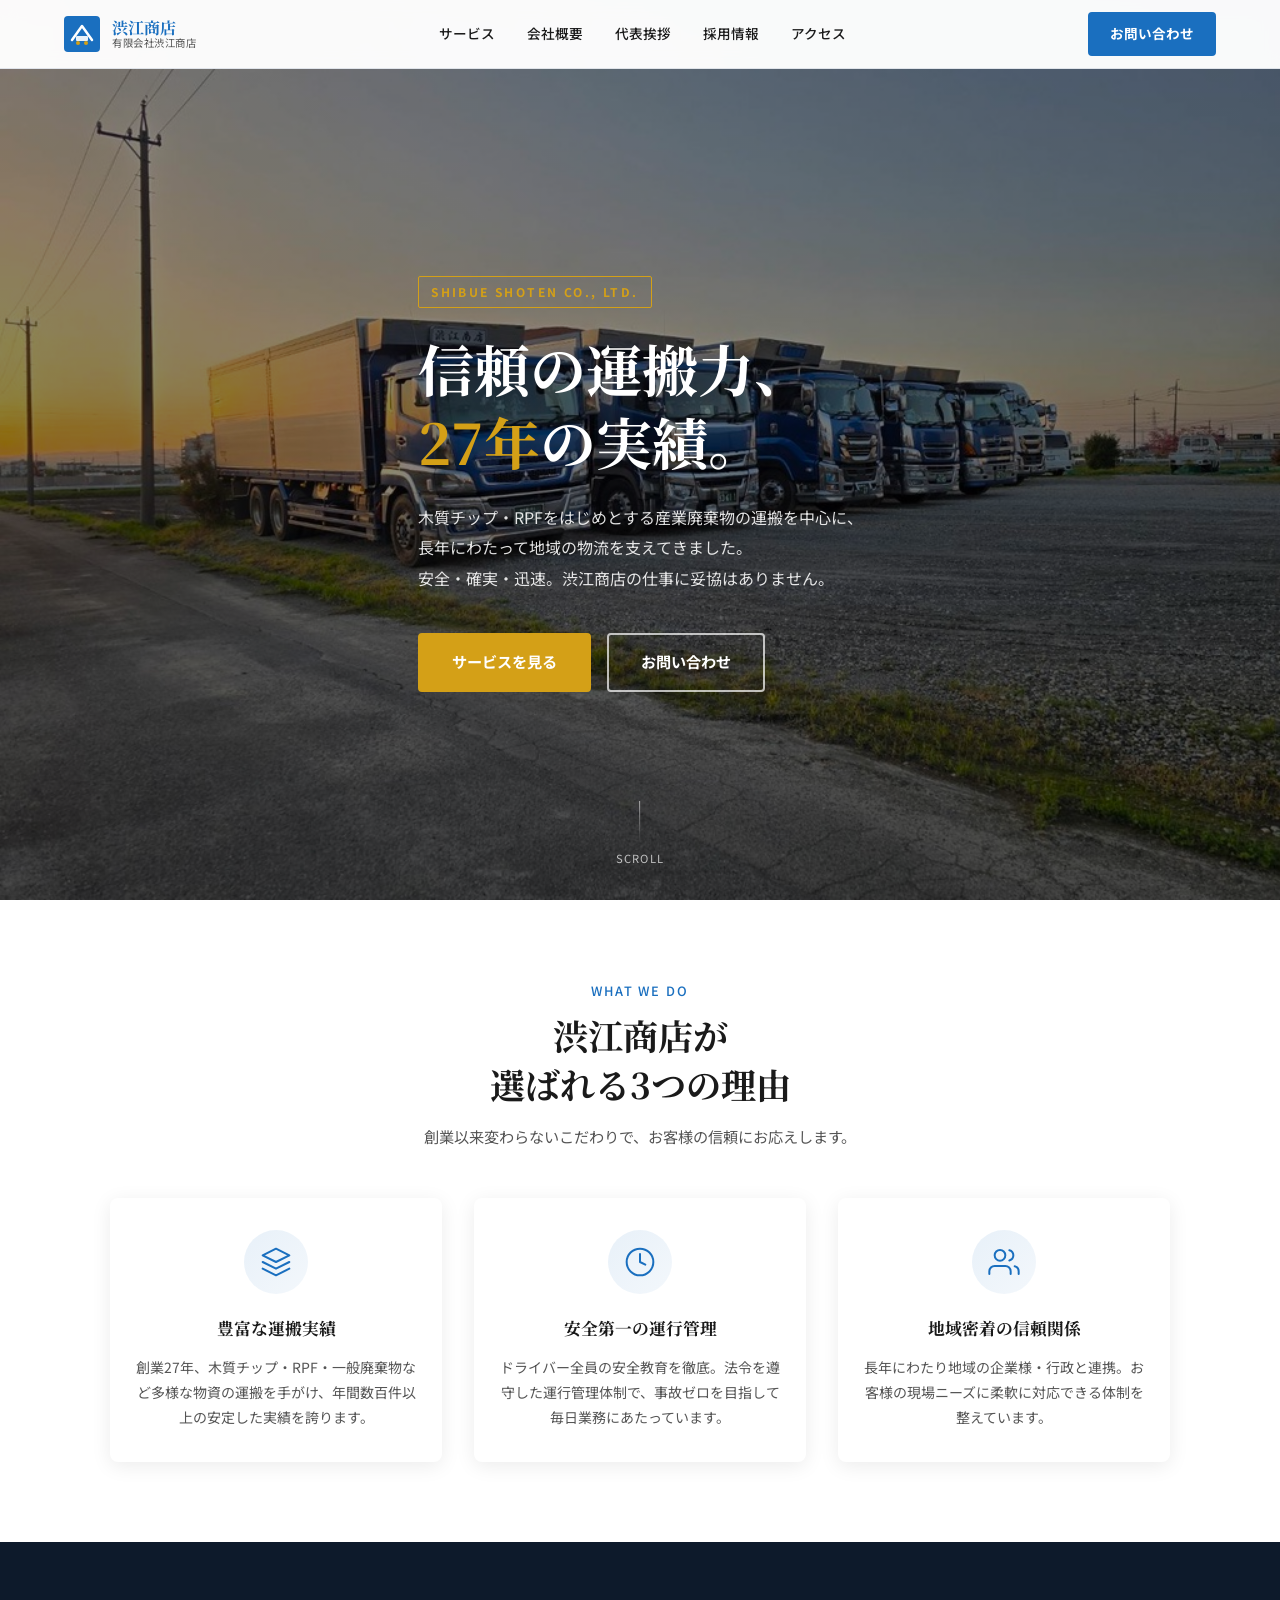
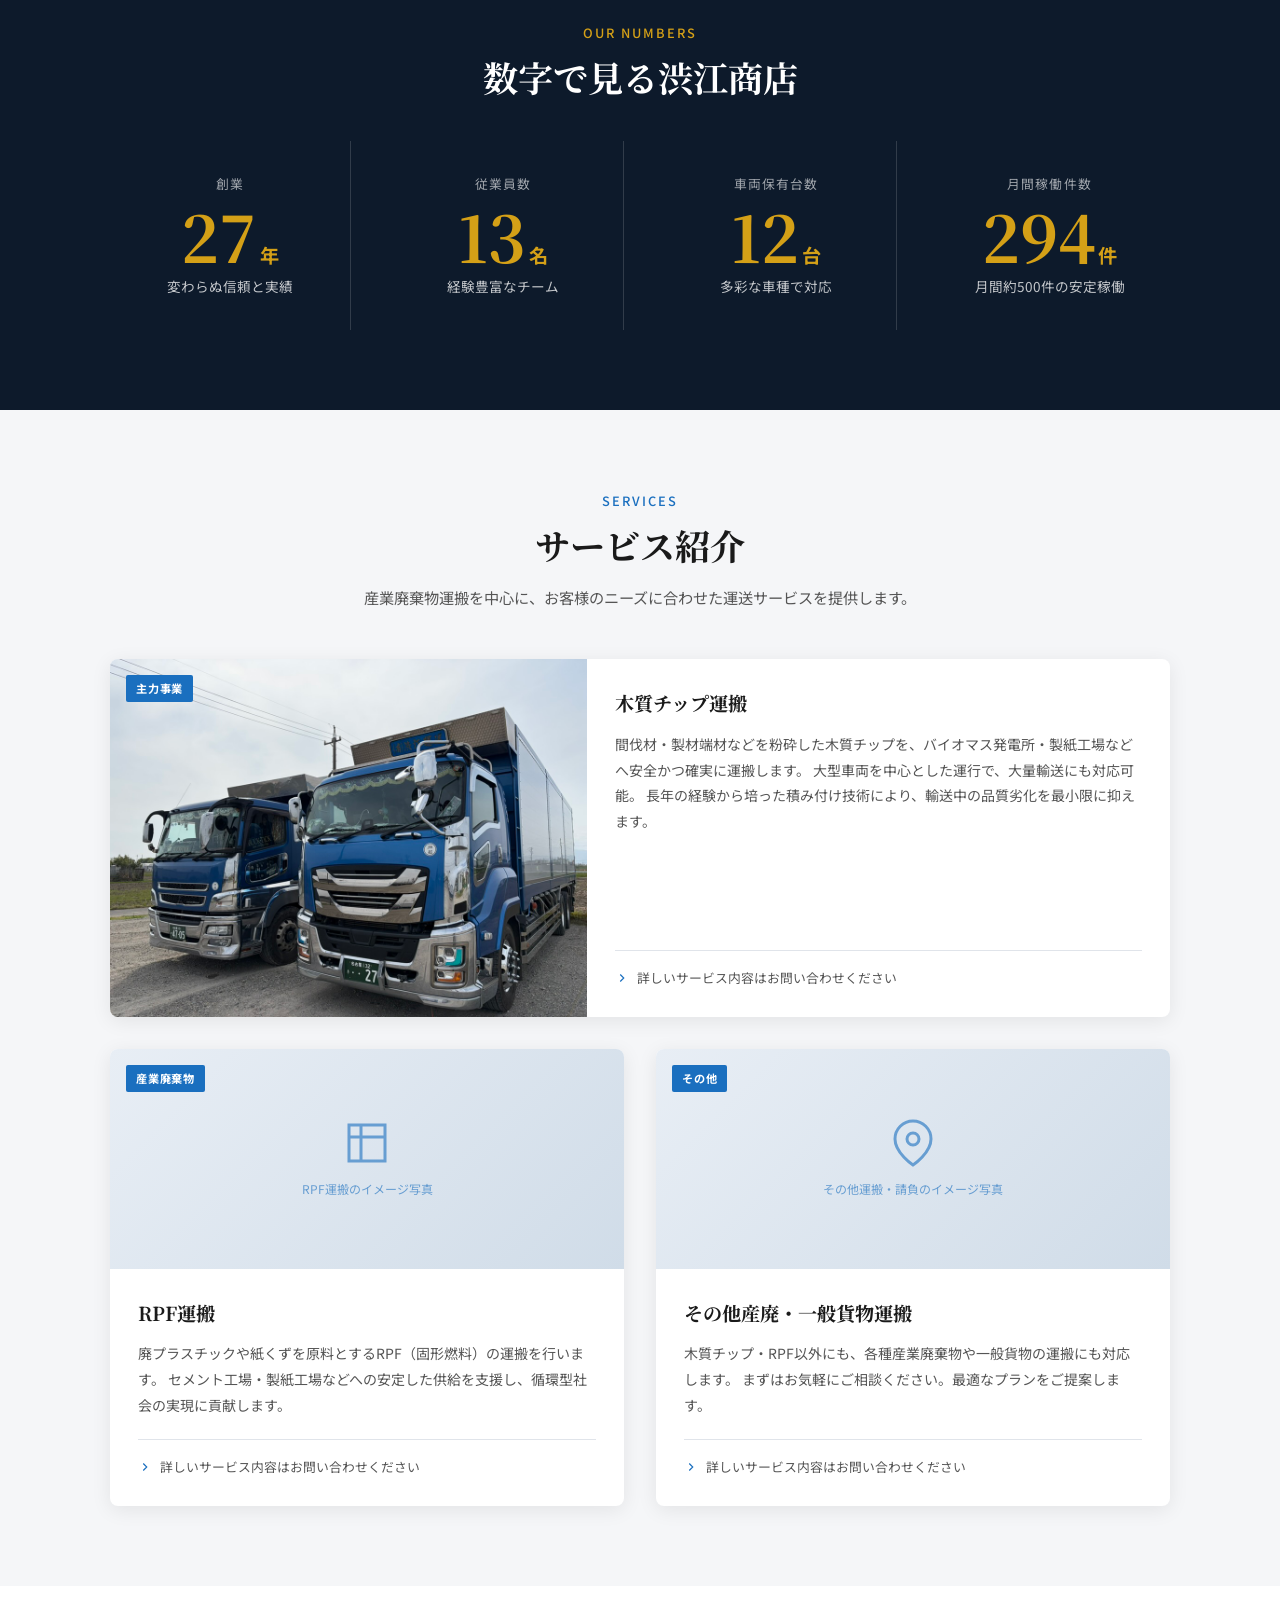
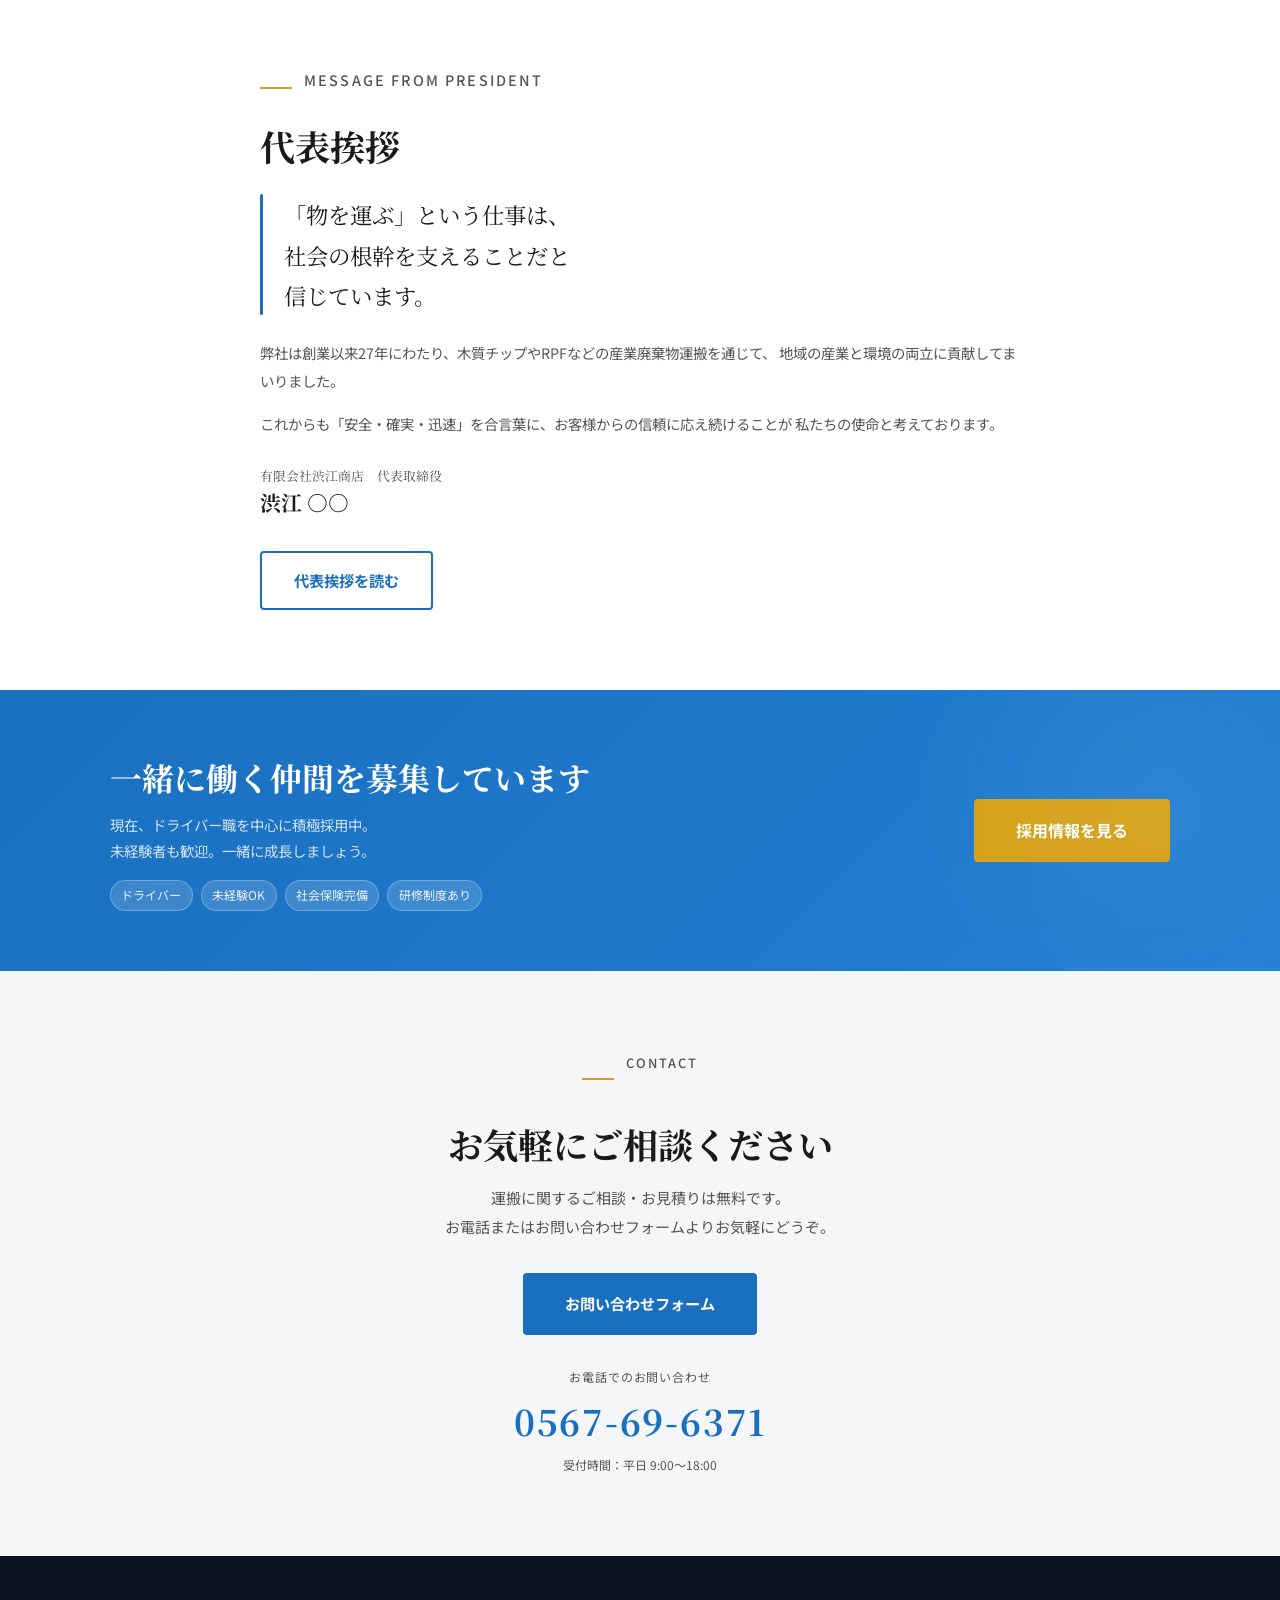
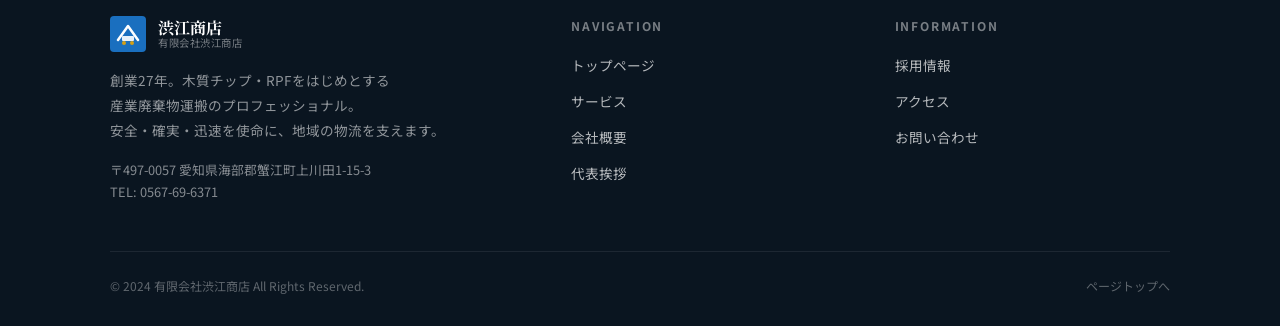
==== index.html @ 7560a2a5 "画像素材を反映 - index.html: 木質チップカードに truck-01.jpeg - service.html: 木質チップ詳細に truck-01.jpeg、保有車両3種に truck-d" ====
<!DOCTYPE html>
<html lang="ja">
<head>
  <meta charset="UTF-8">
  <meta name="viewport" content="width=device-width, initial-scale=1.0">
  <meta name="description" content="有限会社渋江商店｜創業27年。木質チップ・RPF等の産業廃棄物運搬を中心に、信頼と実績で地域の物流を支えます。">
  <title>有限会社渋江商店｜信頼の運搬力、27年の実績。</title>

  <!-- Google Fonts -->
  <link rel="preconnect" href="https://fonts.googleapis.com">
  <link rel="preconnect" href="https://fonts.gstatic.com" crossorigin>
  <link href="https://fonts.googleapis.com/css2?family=Noto+Sans+JP:wght@400;500;700&family=Noto+Serif+JP:wght@400;700&display=swap" rel="stylesheet">

  <style>
    /* ===========================
       CSS Variables & Reset
    =========================== */
    :root {
      --color-main: #1A6FBF;
      --color-main-dark: #145a9e;
      --color-accent: #D4A017;
      --color-accent-dark: #b88a12;
      --color-text: #1a1a1a;
      --color-text-sub: #555;
      --color-bg: #ffffff;
      --color-bg-gray: #f5f6f8;
      --color-bg-dark: #0d1a2b;
      --color-border: #e0e4ea;
      --font-serif: 'Noto Serif JP', serif;
      --font-sans: 'Noto Sans JP', sans-serif;
      --radius: 8px;
      --shadow: 0 4px 20px rgba(0,0,0,0.08);
      --shadow-hover: 0 8px 32px rgba(0,0,0,0.15);
      --transition: 0.3s ease;
    }

    *, *::before, *::after {
      box-sizing: border-box;
      margin: 0;
      padding: 0;
    }

    html {
      scroll-behavior: smooth;
    }

    body {
      font-family: var(--font-sans);
      color: var(--color-text);
      background: var(--color-bg);
      line-height: 1.7;
      font-size: 15px;
    }

    img {
      max-width: 100%;
      height: auto;
      display: block;
    }

    a {
      text-decoration: none;
      color: inherit;
    }

    ul {
      list-style: none;
    }

    /* ===========================
       Typography
    =========================== */
    .sec-title {
      font-family: var(--font-serif);
      font-size: clamp(1.5rem, 4vw, 2.2rem);
      font-weight: 700;
      line-height: 1.4;
      color: var(--color-text);
    }

    .sec-subtitle {
      font-size: 0.8rem;
      font-weight: 500;
      letter-spacing: 0.15em;
      text-transform: uppercase;
      color: var(--color-main);
      margin-bottom: 0.5rem;
    }

    .sec-desc {
      color: var(--color-text-sub);
      margin-top: 1rem;
      font-size: 0.95rem;
    }

    /* ===========================
       Layout
    =========================== */
    .container {
      max-width: 1100px;
      margin: 0 auto;
      padding: 0 1.25rem;
    }

    .section {
      padding: 80px 0;
    }

    .section--gray {
      background: var(--color-bg-gray);
    }

    .section--dark {
      background: var(--color-bg-dark);
      color: #fff;
    }

    .section-head {
      text-align: center;
      margin-bottom: 3rem;
    }

    .section-head .sec-title {
      margin-bottom: 0.5rem;
    }

    /* ===========================
       Buttons
    =========================== */
    .btn {
      display: inline-flex;
      align-items: center;
      justify-content: center;
      gap: 0.5rem;
      padding: 0.9rem 2rem;
      border-radius: 4px;
      font-size: 0.95rem;
      font-weight: 700;
      cursor: pointer;
      transition: all var(--transition);
      border: 2px solid transparent;
      font-family: var(--font-sans);
    }

    .btn-primary {
      background: var(--color-main);
      color: #fff;
      border-color: var(--color-main);
    }

    .btn-primary:hover {
      background: var(--color-main-dark);
      border-color: var(--color-main-dark);
      transform: translateY(-2px);
      box-shadow: 0 6px 20px rgba(26,111,191,0.35);
    }

    .btn-accent {
      background: var(--color-accent);
      color: #fff;
      border-color: var(--color-accent);
    }

    .btn-accent:hover {
      background: var(--color-accent-dark);
      border-color: var(--color-accent-dark);
      transform: translateY(-2px);
      box-shadow: 0 6px 20px rgba(212,160,23,0.35);
    }

    .btn-outline {
      background: transparent;
      color: var(--color-main);
      border-color: var(--color-main);
    }

    .btn-outline:hover {
      background: var(--color-main);
      color: #fff;
      transform: translateY(-2px);
    }

    .btn-outline-white {
      background: transparent;
      color: #fff;
      border-color: rgba(255,255,255,0.7);
    }

    .btn-outline-white:hover {
      background: rgba(255,255,255,0.15);
      border-color: #fff;
    }

    /* ===========================
       Header / Nav
    =========================== */
    .site-header {
      position: fixed;
      top: 0;
      left: 0;
      right: 0;
      z-index: 1000;
      background: rgba(255,255,255,0.97);
      backdrop-filter: blur(8px);
      border-bottom: 1px solid var(--color-border);
      transition: box-shadow var(--transition);
    }

    .site-header.scrolled {
      box-shadow: 0 2px 20px rgba(0,0,0,0.1);
    }

    .header-inner {
      display: flex;
      align-items: center;
      justify-content: space-between;
      height: 68px;
      padding: 0 1.5rem;
      max-width: 1200px;
      margin: 0 auto;
    }

    .site-logo {
      display: flex;
      align-items: center;
      gap: 0.75rem;
    }

    .site-logo svg {
      width: 36px;
      height: 36px;
      flex-shrink: 0;
    }

    .logo-text {
      display: flex;
      flex-direction: column;
      line-height: 1.2;
    }

    .logo-text .company-name {
      font-family: var(--font-serif);
      font-size: 1rem;
      font-weight: 700;
      color: var(--color-main);
    }

    .logo-text .company-name-sub {
      font-size: 0.65rem;
      color: var(--color-text-sub);
      letter-spacing: 0.05em;
    }

    .site-nav {
      display: flex;
      align-items: center;
      gap: 2rem;
    }

    .site-nav a {
      font-size: 0.85rem;
      font-weight: 500;
      color: var(--color-text);
      transition: color var(--transition);
      position: relative;
    }

    .site-nav a::after {
      content: '';
      position: absolute;
      bottom: -2px;
      left: 0;
      width: 0;
      height: 2px;
      background: var(--color-main);
      transition: width var(--transition);
    }

    .site-nav a:hover {
      color: var(--color-main);
    }

    .site-nav a:hover::after {
      width: 100%;
    }

    .header-contact-btn {
      padding: 0.55rem 1.25rem;
      font-size: 0.85rem;
    }

    /* Hamburger */
    .hamburger {
      display: none;
      flex-direction: column;
      gap: 5px;
      background: none;
      border: none;
      cursor: pointer;
      padding: 6px;
    }

    .hamburger span {
      display: block;
      width: 24px;
      height: 2px;
      background: var(--color-text);
      border-radius: 2px;
      transition: all var(--transition);
    }

    .hamburger.active span:nth-child(1) {
      transform: translateY(7px) rotate(45deg);
    }

    .hamburger.active span:nth-child(2) {
      opacity: 0;
    }

    .hamburger.active span:nth-child(3) {
      transform: translateY(-7px) rotate(-45deg);
    }

    /* Mobile menu */
    .mobile-menu {
      display: none;
      position: fixed;
      top: 68px;
      left: 0;
      right: 0;
      background: #fff;
      border-bottom: 1px solid var(--color-border);
      padding: 1.5rem;
      z-index: 999;
      flex-direction: column;
      gap: 1rem;
    }

    .mobile-menu.open {
      display: flex;
    }

    .mobile-menu a {
      font-size: 1rem;
      font-weight: 500;
      padding: 0.6rem 0;
      border-bottom: 1px solid var(--color-border);
      color: var(--color-text);
    }

    .mobile-menu a:last-child {
      border-bottom: none;
    }

    /* ===========================
       Hero / FV
    =========================== */
    .hero {
      position: relative;
      min-height: 100svh;
      display: flex;
      align-items: center;
      overflow: hidden;
      padding-top: 68px;
    }

    .hero-bg {
      position: absolute;
      inset: 0;
      background:
        linear-gradient(rgba(0,0,0,0.45), rgba(0,0,0,0.45)),
        url('images/truck-02.jpeg') center/cover no-repeat;
    }

    .hero-content {
      position: relative;
      z-index: 2;
      padding: 5rem 1.5rem;
      max-width: 680px;
    }

    .hero-eyebrow {
      display: inline-block;
      font-size: 0.75rem;
      font-weight: 700;
      letter-spacing: 0.2em;
      text-transform: uppercase;
      color: var(--color-accent);
      border: 1px solid var(--color-accent);
      padding: 0.3rem 0.8rem;
      border-radius: 2px;
      margin-bottom: 1.5rem;
    }

    .hero-title {
      font-family: var(--font-serif);
      font-size: clamp(2rem, 5.5vw, 3.5rem);
      font-weight: 700;
      line-height: 1.3;
      color: #fff;
      margin-bottom: 1.5rem;
    }

    .hero-title span {
      color: var(--color-accent);
    }

    .hero-text {
      font-size: clamp(0.9rem, 2vw, 1rem);
      color: rgba(255,255,255,0.88);
      line-height: 1.9;
      margin-bottom: 2.5rem;
      max-width: 480px;
    }

    .hero-btns {
      display: flex;
      gap: 1rem;
      flex-wrap: wrap;
    }

    .hero-scroll {
      position: absolute;
      bottom: 2rem;
      left: 50%;
      transform: translateX(-50%);
      z-index: 2;
      display: flex;
      flex-direction: column;
      align-items: center;
      gap: 0.5rem;
      color: rgba(255,255,255,0.7);
      font-size: 0.7rem;
      letter-spacing: 0.1em;
    }

    .hero-scroll-line {
      width: 1px;
      height: 40px;
      background: linear-gradient(to bottom, rgba(255,255,255,0.6), transparent);
      animation: scrollLine 1.5s ease-in-out infinite;
    }

    @keyframes scrollLine {
      0% { transform: scaleY(0); transform-origin: top; }
      50% { transform: scaleY(1); transform-origin: top; }
      51% { transform: scaleY(1); transform-origin: bottom; }
      100% { transform: scaleY(0); transform-origin: bottom; }
    }

    /* ===========================
       What We Do
    =========================== */
    .what-grid {
      display: grid;
      grid-template-columns: repeat(3, 1fr);
      gap: 2rem;
      margin-top: 1rem;
    }

    .what-item {
      text-align: center;
      padding: 2rem 1.5rem;
      background: #fff;
      border-radius: var(--radius);
      box-shadow: var(--shadow);
      transition: transform var(--transition), box-shadow var(--transition);
    }

    .what-item:hover {
      transform: translateY(-6px);
      box-shadow: var(--shadow-hover);
    }

    .what-icon {
      width: 64px;
      height: 64px;
      margin: 0 auto 1.25rem;
      background: linear-gradient(135deg, rgba(26,111,191,0.1), rgba(26,111,191,0.05));
      border-radius: 50%;
      display: flex;
      align-items: center;
      justify-content: center;
    }

    .what-icon svg {
      width: 32px;
      height: 32px;
      stroke: var(--color-main);
      fill: none;
      stroke-width: 1.5;
      stroke-linecap: round;
      stroke-linejoin: round;
    }

    .what-item h3 {
      font-family: var(--font-serif);
      font-size: 1.05rem;
      font-weight: 700;
      margin-bottom: 0.75rem;
      color: var(--color-text);
    }

    .what-item p {
      font-size: 0.875rem;
      color: var(--color-text-sub);
      line-height: 1.8;
    }

    /* ===========================
       Numbers
    =========================== */
    .numbers-grid {
      display: grid;
      grid-template-columns: repeat(4, 1fr);
      gap: 2rem;
    }

    .number-item {
      text-align: center;
      padding: 2rem 1rem;
      border-right: 1px solid rgba(255,255,255,0.15);
    }

    .number-item:last-child {
      border-right: none;
    }

    .number-label-top {
      font-size: 0.8rem;
      color: rgba(255,255,255,0.6);
      margin-bottom: 0.5rem;
      letter-spacing: 0.08em;
    }

    .number-value {
      font-family: var(--font-serif);
      font-size: clamp(2.5rem, 5vw, 4rem);
      font-weight: 700;
      color: var(--color-accent);
      line-height: 1;
      display: flex;
      align-items: baseline;
      justify-content: center;
      gap: 0.15rem;
    }

    .number-value .unit {
      font-size: 1.2rem;
      font-family: var(--font-sans);
    }

    .number-label-bottom {
      font-size: 0.85rem;
      color: rgba(255,255,255,0.75);
      margin-top: 0.5rem;
    }

    /* ===========================
       Services
    =========================== */
    .services-grid {
      display: grid;
      grid-template-columns: repeat(2, 1fr);
      gap: 2rem;
    }

    .service-card {
      background: #fff;
      border-radius: var(--radius);
      overflow: hidden;
      box-shadow: var(--shadow);
      transition: transform var(--transition), box-shadow var(--transition);
      display: flex;
      flex-direction: column;
    }

    .service-card:hover {
      transform: translateY(-6px);
      box-shadow: var(--shadow-hover);
    }

    .service-card-img {
      width: 100%;
      height: 220px;
      background: var(--color-bg-gray);
      position: relative;
      overflow: hidden;
    }

    .service-card-img img {
      width: 100%;
      height: 100%;
      object-fit: cover;
      transition: transform 0.5s ease;
    }

    .service-card:hover .service-card-img img {
      transform: scale(1.05);
    }

    .service-card-img-placeholder {
      width: 100%;
      height: 100%;
      display: flex;
      flex-direction: column;
      align-items: center;
      justify-content: center;
      gap: 0.75rem;
      background: linear-gradient(135deg, #e8eef5, #d0dce8);
      color: var(--color-main);
    }

    .service-card-img-placeholder svg {
      width: 48px;
      height: 48px;
      stroke: var(--color-main);
      fill: none;
      stroke-width: 1.5;
      opacity: 0.6;
    }

    .service-card-img-placeholder span {
      font-size: 0.75rem;
      opacity: 0.6;
    }

    .service-card-tag {
      position: absolute;
      top: 1rem;
      left: 1rem;
      background: var(--color-main);
      color: #fff;
      font-size: 0.7rem;
      font-weight: 700;
      letter-spacing: 0.05em;
      padding: 0.25rem 0.65rem;
      border-radius: 2px;
    }

    .service-card-body {
      padding: 1.75rem;
      flex: 1;
      display: flex;
      flex-direction: column;
    }

    .service-card-body h3 {
      font-family: var(--font-serif);
      font-size: 1.2rem;
      font-weight: 700;
      margin-bottom: 0.75rem;
      color: var(--color-text);
    }

    .service-card-body p {
      font-size: 0.875rem;
      color: var(--color-text-sub);
      line-height: 1.85;
      flex: 1;
    }

    .service-card-footer {
      margin-top: 1.25rem;
      padding-top: 1rem;
      border-top: 1px solid var(--color-border);
      display: flex;
      align-items: center;
      gap: 0.5rem;
      font-size: 0.8rem;
      color: var(--color-text-sub);
    }

    .service-card-footer svg {
      width: 14px;
      height: 14px;
      stroke: var(--color-main);
      fill: none;
      stroke-width: 2;
      flex-shrink: 0;
    }

    /* Featured service (full width) */
    .services-grid .service-card--featured {
      grid-column: 1 / -1;
      flex-direction: row;
    }

    .service-card--featured .service-card-img {
      width: 45%;
      height: auto;
      min-height: 250px;
      flex-shrink: 0;
    }

    /* ===========================
       President
    =========================== */
    .president-wrap {
      max-width: 760px;
      margin: 0 auto;
    }

    .president-photo-placeholder svg {
      display: none;
      fill: none;
      stroke-width: 1;
      opacity: 0.4;
    }

    .president-body blockquote {
      font-family: var(--font-serif);
      font-size: clamp(1.1rem, 2.5vw, 1.4rem);
      line-height: 1.8;
      color: var(--color-text);
      font-style: normal;
      position: relative;
      padding-left: 1.5rem;
      margin-bottom: 1.5rem;
    }

    .president-body blockquote::before {
      content: '';
      position: absolute;
      left: 0;
      top: 0;
      bottom: 0;
      width: 3px;
      background: var(--color-main);
      border-radius: 2px;
    }

    .president-body p {
      font-size: 0.9rem;
      color: var(--color-text-sub);
      line-height: 1.9;
      margin-bottom: 1rem;
    }

    .president-sign {
      margin-top: 1.75rem;
      display: flex;
      align-items: flex-end;
      gap: 1rem;
    }

    .president-sign-text {
      font-family: var(--font-serif);
      line-height: 1.6;
    }

    .president-sign-text .position {
      font-size: 0.8rem;
      color: var(--color-text-sub);
    }

    .president-sign-text .name {
      font-size: 1.3rem;
      font-weight: 700;
    }

    /* ===========================
       Recruit Banner
    =========================== */
    .recruit-banner {
      background: linear-gradient(135deg, var(--color-main) 0%, #2280d4 100%);
      padding: 60px 0;
      position: relative;
      overflow: hidden;
    }

    .recruit-banner::before {
      content: '';
      position: absolute;
      top: -50%;
      right: -10%;
      width: 500px;
      height: 500px;
      background: radial-gradient(circle, rgba(255,255,255,0.06) 0%, transparent 70%);
      pointer-events: none;
    }

    .recruit-inner {
      display: flex;
      align-items: center;
      justify-content: space-between;
      gap: 2rem;
    }

    .recruit-copy h2 {
      font-family: var(--font-serif);
      font-size: clamp(1.4rem, 3vw, 2rem);
      color: #fff;
      font-weight: 700;
      margin-bottom: 0.5rem;
    }

    .recruit-copy p {
      color: rgba(255,255,255,0.8);
      font-size: 0.9rem;
      line-height: 1.8;
    }

    .recruit-tags {
      display: flex;
      gap: 0.5rem;
      flex-wrap: wrap;
      margin-top: 1rem;
    }

    .recruit-tag {
      font-size: 0.75rem;
      background: rgba(255,255,255,0.15);
      color: rgba(255,255,255,0.9);
      padding: 0.25rem 0.65rem;
      border-radius: 20px;
      border: 1px solid rgba(255,255,255,0.25);
    }

    .recruit-cta {
      flex-shrink: 0;
    }

    /* ===========================
       Contact CTA
    =========================== */
    .contact-cta {
      background: var(--color-bg-gray);
      padding: 80px 0;
    }

    .contact-cta-inner {
      text-align: center;
      max-width: 640px;
      margin: 0 auto;
    }

    .contact-cta-inner .sec-title {
      margin-bottom: 1rem;
    }

    .contact-cta-inner p {
      color: var(--color-text-sub);
      margin-bottom: 2rem;
      line-height: 1.9;
    }

    .contact-btns {
      display: flex;
      gap: 1rem;
      justify-content: center;
      flex-wrap: wrap;
    }

    .contact-tel-block {
      display: flex;
      flex-direction: column;
      align-items: center;
      gap: 0.25rem;
      margin-top: 2rem;
    }

    .contact-tel-label {
      font-size: 0.75rem;
      color: var(--color-text-sub);
      letter-spacing: 0.08em;
    }

    .contact-tel-number {
      font-family: var(--font-serif);
      font-size: clamp(1.6rem, 4vw, 2.2rem);
      font-weight: 700;
      color: var(--color-main);
      letter-spacing: 0.05em;
    }

    .contact-tel-time {
      font-size: 0.75rem;
      color: var(--color-text-sub);
    }

    /* ===========================
       Footer
    =========================== */
    .site-footer {
      background: #0a1520;
      color: rgba(255,255,255,0.75);
      padding: 60px 0 30px;
    }

    .footer-inner {
      display: grid;
      grid-template-columns: 1.5fr 1fr 1fr;
      gap: 3rem;
      margin-bottom: 3rem;
    }

    .footer-brand .logo-text .company-name {
      color: #fff;
    }

    .footer-desc {
      font-size: 0.85rem;
      line-height: 1.85;
      color: rgba(255,255,255,0.55);
      margin-top: 1rem;
    }

    .footer-nav-title {
      font-size: 0.75rem;
      font-weight: 700;
      letter-spacing: 0.15em;
      text-transform: uppercase;
      color: rgba(255,255,255,0.45);
      margin-bottom: 1rem;
    }

    .footer-nav ul {
      display: flex;
      flex-direction: column;
      gap: 0.65rem;
    }

    .footer-nav ul li a {
      font-size: 0.85rem;
      color: rgba(255,255,255,0.7);
      transition: color var(--transition);
    }

    .footer-nav ul li a:hover {
      color: #fff;
    }

    .footer-bottom {
      border-top: 1px solid rgba(255,255,255,0.08);
      padding-top: 1.5rem;
      display: flex;
      align-items: center;
      justify-content: space-between;
      gap: 1rem;
    }

    .footer-bottom small {
      font-size: 0.75rem;
      color: rgba(255,255,255,0.35);
    }

    .footer-address {
      font-size: 0.8rem;
      color: rgba(255,255,255,0.5);
      line-height: 1.7;
      margin-top: 1rem;
    }

    /* ===========================
       Scroll animations
    =========================== */
    .fade-up {
      opacity: 0;
      transform: translateY(30px);
      transition: opacity 0.65s ease, transform 0.65s ease;
    }

    .fade-up.visible {
      opacity: 1;
      transform: translateY(0);
    }

    .fade-up-delay-1 { transition-delay: 0.1s; }
    .fade-up-delay-2 { transition-delay: 0.2s; }
    .fade-up-delay-3 { transition-delay: 0.3s; }
    .fade-up-delay-4 { transition-delay: 0.4s; }

    /* ===========================
       Divider accent
    =========================== */
    .accent-line {
      display: flex;
      align-items: center;
      gap: 0.75rem;
      margin-bottom: 0.75rem;
    }

    .accent-line::before {
      content: '';
      display: block;
      width: 32px;
      height: 2px;
      background: var(--color-accent);
    }

    /* ===========================
       Responsive
    =========================== */
    @media (max-width: 1024px) {
      .numbers-grid {
        grid-template-columns: repeat(2, 1fr);
      }

      .number-item {
        border-right: none;
        border-bottom: 1px solid rgba(255,255,255,0.15);
        padding: 1.5rem;
      }

      .number-item:nth-child(2n) {
        border-right: none;
      }

      .footer-inner {
        grid-template-columns: 1fr 1fr;
      }

      .footer-brand {
        grid-column: 1 / -1;
      }
    }

    @media (max-width: 768px) {
      .section {
        padding: 60px 0;
      }

      .site-nav,
      .header-contact-btn {
        display: none;
      }

      .hamburger {
        display: flex;
      }

      .what-grid {
        grid-template-columns: 1fr;
        gap: 1.25rem;
      }

      .what-item {
        display: flex;
        align-items: flex-start;
        text-align: left;
        gap: 1.25rem;
        padding: 1.5rem;
      }

      .what-icon {
        margin: 0;
        flex-shrink: 0;
        width: 52px;
        height: 52px;
      }

      .services-grid {
        grid-template-columns: 1fr;
        gap: 1rem;
      }

      /* 詳細度をデスクトップと揃えて flex-direction を正しく上書き */
      .services-grid .service-card--featured {
        flex-direction: column;
      }

      /* SP: 全カードの画像エリアを高さ固定・間延び防止 */
      .service-card-img {
        width: 100%;
        height: 160px;
        min-height: 160px;
        max-height: 180px;
        flex-shrink: 0;
      }

      /* featuredカードの画像も同一サイズ・横幅100%に */
      .services-grid .service-card--featured .service-card-img {
        width: 100%;
        height: 160px;
        min-height: 160px;
        max-height: 180px;
        flex-shrink: 0;
      }

      /* placeholder を親の固定高さに合わせる */
      .service-card-img-placeholder {
        width: 100%;
        height: 160px;
        min-height: unset;
        max-height: 180px;
      }

      .service-card-img-placeholder svg {
        width: 32px;
        height: 32px;
      }

      /* body の flex: 1 による引き伸ばしを解除 */
      .service-card-body {
        flex: 0 0 auto;
        padding: 1.1rem 1.25rem;
      }

      /* body内のpも引き伸ばさない */
      .service-card-body p {
        flex: none;
      }

      .president-wrap {
        grid-template-columns: 1fr;
        gap: 2.5rem;
      }

      .president-photo {
        max-width: 300px;
        margin: 0 auto;
      }

      .recruit-inner {
        flex-direction: column;
        text-align: center;
      }

      .recruit-tags {
        justify-content: center;
      }

      .footer-inner {
        grid-template-columns: 1fr;
        gap: 2rem;
      }

      .footer-bottom {
        flex-direction: column;
        text-align: center;
      }

      .hero-btns {
        flex-direction: column;
        align-items: flex-start;
      }

      .hero-btns .btn {
        width: 100%;
        max-width: 280px;
      }
    }

    @media (max-width: 480px) {
      .numbers-grid {
        grid-template-columns: repeat(2, 1fr);
      }
    }
  </style>
</head>
<body>

  <!-- ===========================
       Header
  =========================== -->
  <header class="site-header" id="site-header">
    <div class="header-inner">
      <a href="index.html" class="site-logo">
        <!-- Logo SVG placeholder -->
        <svg viewBox="0 0 36 36" fill="none" xmlns="http://www.w3.org/2000/svg">
          <rect width="36" height="36" rx="4" fill="#1A6FBF"/>
          <path d="M8 24 L18 10 L28 24" stroke="white" stroke-width="2.5" stroke-linecap="round" stroke-linejoin="round" fill="none"/>
          <rect x="12" y="20" width="12" height="5" rx="1" fill="white" opacity="0.9"/>
          <circle cx="14" cy="27" r="2" fill="#D4A017"/>
          <circle cx="22" cy="27" r="2" fill="#D4A017"/>
        </svg>
        <div class="logo-text">
          <span class="company-name">渋江商店</span>
          <span class="company-name-sub">有限会社渋江商店</span>
        </div>
      </a>

      <nav class="site-nav">
        <a href="service.html">サービス</a>
        <a href="company.html">会社概要</a>
        <a href="president.html">代表挨拶</a>
        <a href="recruit.html">採用情報</a>
        <a href="access.html">アクセス</a>
      </nav>

      <a href="contact.html" class="btn btn-primary header-contact-btn">お問い合わせ</a>

      <button class="hamburger" id="hamburger" aria-label="メニュー">
        <span></span>
        <span></span>
        <span></span>
      </button>
    </div>
  </header>

  <!-- Mobile Menu -->
  <nav class="mobile-menu" id="mobile-menu">
    <a href="service.html" class="mobile-nav-link">サービス</a>
    <a href="company.html" class="mobile-nav-link">会社概要</a>
    <a href="president.html" class="mobile-nav-link">代表挨拶</a>
    <a href="recruit.html" class="mobile-nav-link">採用情報</a>
    <a href="access.html" class="mobile-nav-link">アクセス</a>
    <a href="contact.html" class="mobile-nav-link" style="color: var(--color-main); font-weight: 700;">お問い合わせ</a>
  </nav>

  <main>

    <!-- ===========================
         Hero / FV
    =========================== -->
    <section class="hero" id="top">
      <div class="hero-bg"></div>
      <div class="container">
        <div class="hero-content">
          <span class="hero-eyebrow">Shibue Shoten Co., Ltd.</span>
          <h1 class="hero-title">
            信頼の運搬力、<br>
            <span>27年</span>の実績。
          </h1>
          <p class="hero-text">
            木質チップ・RPFをはじめとする産業廃棄物の運搬を中心に、<br>
            長年にわたって地域の物流を支えてきました。<br>
            安全・確実・迅速。渋江商店の仕事に妥協はありません。
          </p>
          <div class="hero-btns">
            <a href="#services" class="btn btn-accent">サービスを見る</a>
            <a href="contact.html" class="btn btn-outline-white">お問い合わせ</a>
          </div>
        </div>
      </div>
      <div class="hero-scroll">
        <div class="hero-scroll-line"></div>
        <span>SCROLL</span>
      </div>
    </section>


    <!-- ===========================
         What We Do
    =========================== -->
    <section class="section" id="what">
      <div class="container">
        <div class="section-head fade-up">
          <p class="sec-subtitle">What We Do</p>
          <h2 class="sec-title">渋江商店が<br class="sp-only">選ばれる3つの理由</h2>
          <p class="sec-desc">創業以来変わらないこだわりで、お客様の信頼にお応えします。</p>
        </div>
        <div class="what-grid">
          <div class="what-item fade-up fade-up-delay-1">
            <div class="what-icon">
              <svg viewBox="0 0 24 24"><path d="M12 2L2 7l10 5 10-5-10-5z"/><path d="M2 17l10 5 10-5"/><path d="M2 12l10 5 10-5"/></svg>
            </div>
            <div>
              <h3>豊富な運搬実績</h3>
              <p>創業27年、木質チップ・RPF・一般廃棄物など多様な物資の運搬を手がけ、年間数百件以上の安定した実績を誇ります。</p>
            </div>
          </div>
          <div class="what-item fade-up fade-up-delay-2">
            <div class="what-icon">
              <svg viewBox="0 0 24 24"><circle cx="12" cy="12" r="10"/><path d="M12 6v6l4 2"/></svg>
            </div>
            <div>
              <h3>安全第一の運行管理</h3>
              <p>ドライバー全員の安全教育を徹底。法令を遵守した運行管理体制で、事故ゼロを目指して毎日業務にあたっています。</p>
            </div>
          </div>
          <div class="what-item fade-up fade-up-delay-3">
            <div class="what-icon">
              <svg viewBox="0 0 24 24"><path d="M17 21v-2a4 4 0 0 0-4-4H5a4 4 0 0 0-4 4v2"/><circle cx="9" cy="7" r="4"/><path d="M23 21v-2a4 4 0 0 0-3-3.87"/><path d="M16 3.13a4 4 0 0 1 0 7.75"/></svg>
            </div>
            <div>
              <h3>地域密着の信頼関係</h3>
              <p>長年にわたり地域の企業様・行政と連携。お客様の現場ニーズに柔軟に対応できる体制を整えています。</p>
            </div>
          </div>
        </div>
      </div>
    </section>


    <!-- ===========================
         Numbers
    =========================== -->
    <section class="section section--dark" id="numbers">
      <div class="container">
        <div class="section-head fade-up" style="margin-bottom: 2.5rem;">
          <p class="sec-subtitle" style="color: var(--color-accent);">Our Numbers</p>
          <h2 class="sec-title" style="color: #fff;">数字で見る渋江商店</h2>
        </div>
        <div class="numbers-grid">
          <div class="number-item fade-up fade-up-delay-1">
            <div class="number-label-top">創業</div>
            <div class="number-value">
              <span class="count" data-target="27">0</span>
              <span class="unit">年</span>
            </div>
            <div class="number-label-bottom">変わらぬ信頼と実績</div>
          </div>
          <div class="number-item fade-up fade-up-delay-2">
            <div class="number-label-top">従業員数</div>
            <div class="number-value">
              <span class="count" data-target="13">0</span>
              <span class="unit">名</span>
            </div>
            <div class="number-label-bottom">経験豊富なチーム</div>
          </div>
          <div class="number-item fade-up fade-up-delay-3">
            <div class="number-label-top">車両保有台数</div>
            <div class="number-value">
              <span class="count" data-target="12">0</span>
              <span class="unit">台</span>
            </div>
            <div class="number-label-bottom">多彩な車種で対応</div>
          </div>
          <div class="number-item fade-up fade-up-delay-4">
            <div class="number-label-top">月間稼働件数</div>
            <div class="number-value">
              <span class="count" data-target="500">0</span>
              <span class="unit">件</span>
            </div>
            <div class="number-label-bottom">月間約500件の安定稼働</div>
          </div>
        </div>
      </div>
    </section>


    <!-- ===========================
         Services
    =========================== -->
    <section class="section section--gray" id="services">
      <div class="container">
        <div class="section-head fade-up">
          <p class="sec-subtitle">Services</p>
          <h2 class="sec-title">サービス紹介</h2>
          <p class="sec-desc">産業廃棄物運搬を中心に、お客様のニーズに合わせた運送サービスを提供します。</p>
        </div>

        <div class="services-grid">
          <!-- Card 1: Featured -->
          <div class="service-card service-card--featured fade-up">
            <div class="service-card-img">
              <img src="images/truck-01.jpeg" alt="木質チップ運搬">
              <span class="service-card-tag">主力事業</span>
            </div>
            <div class="service-card-body">
              <h3>木質チップ運搬</h3>
              <p>
                間伐材・製材端材などを粉砕した木質チップを、バイオマス発電所・製紙工場などへ安全かつ確実に運搬します。
                大型車両を中心とした運行で、大量輸送にも対応可能。
                長年の経験から培った積み付け技術により、輸送中の品質劣化を最小限に抑えます。
              </p>
              <div class="service-card-footer">
                <svg viewBox="0 0 24 24"><polyline points="9 18 15 12 9 6"/></svg>
                <span>詳しいサービス内容はお問い合わせください</span>
              </div>
            </div>
          </div>

          <!-- Card 2 -->
          <div class="service-card fade-up fade-up-delay-1">
            <div class="service-card-img">
              <div class="service-card-img-placeholder">
                <svg viewBox="0 0 24 24"><path d="M3 3h18v18H3V3z"/><path d="M3 9h18M9 3v18"/></svg>
                <span>RPF運搬のイメージ写真</span>
              </div>
              <!-- <img src="images/service-rpf.jpg" alt="RPF運搬"> -->
              <span class="service-card-tag">産業廃棄物</span>
            </div>
            <div class="service-card-body">
              <h3>RPF運搬</h3>
              <p>
                廃プラスチックや紙くずを原料とするRPF（固形燃料）の運搬を行います。
                セメント工場・製紙工場などへの安定した供給を支援し、循環型社会の実現に貢献します。
              </p>
              <div class="service-card-footer">
                <svg viewBox="0 0 24 24"><polyline points="9 18 15 12 9 6"/></svg>
                <span>詳しいサービス内容はお問い合わせください</span>
              </div>
            </div>
          </div>

          <!-- Card 3 -->
          <div class="service-card fade-up fade-up-delay-2">
            <div class="service-card-img">
              <div class="service-card-img-placeholder">
                <svg viewBox="0 0 24 24"><path d="M21 10c0 7-9 13-9 13S3 17 3 10a9 9 0 0 1 18 0z"/><circle cx="12" cy="10" r="3"/></svg>
                <span>その他運搬・請負のイメージ写真</span>
              </div>
              <!-- <img src="images/service-other.jpg" alt="その他運搬"> -->
              <span class="service-card-tag">その他</span>
            </div>
            <div class="service-card-body">
              <h3>その他産廃・一般貨物運搬</h3>
              <p>
                木質チップ・RPF以外にも、各種産業廃棄物や一般貨物の運搬にも対応します。
                まずはお気軽にご相談ください。最適なプランをご提案します。
              </p>
              <div class="service-card-footer">
                <svg viewBox="0 0 24 24"><polyline points="9 18 15 12 9 6"/></svg>
                <span>詳しいサービス内容はお問い合わせください</span>
              </div>
            </div>
          </div>
        </div>
      </div>
    </section>


    <!-- ===========================
         President
    =========================== -->
    <section class="section" id="greeting">
      <div class="container">
        <div class="president-wrap">
          <div class="president-body fade-up">
            <div class="accent-line">
              <p class="sec-subtitle">Message from President</p>
            </div>
            <h2 class="sec-title" style="margin-bottom: 1.5rem;">代表挨拶</h2>
            <blockquote>
              「物を運ぶ」という仕事は、<br>
              社会の根幹を支えることだと<br>
              信じています。
            </blockquote>
            <p>
              弊社は創業以来27年にわたり、木質チップやRPFなどの産業廃棄物運搬を通じて、
              地域の産業と環境の両立に貢献してまいりました。
            </p>
            <p>
              これからも「安全・確実・迅速」を合言葉に、お客様からの信頼に応え続けることが
              私たちの使命と考えております。
            </p>
            <div class="president-sign">
              <div class="president-sign-text">
                <div class="position">有限会社渋江商店　代表取締役</div>
                <div class="name">渋江 ○○</div>
              </div>
            </div>
            <a href="president.html" class="btn btn-outline" style="margin-top: 2rem;">代表挨拶を読む</a>
          </div>
        </div>
      </div>
    </section>


    <!-- ===========================
         Recruit Banner
    =========================== -->
    <div class="recruit-banner fade-up" id="recruit">
      <div class="container">
        <div class="recruit-inner">
          <div class="recruit-copy">
            <h2>一緒に働く仲間を募集しています</h2>
            <p>
              現在、ドライバー職を中心に積極採用中。<br>
              未経験者も歓迎。一緒に成長しましょう。
            </p>
            <div class="recruit-tags">
              <span class="recruit-tag">ドライバー</span>
              <span class="recruit-tag">未経験OK</span>
              <span class="recruit-tag">社会保険完備</span>
              <span class="recruit-tag">研修制度あり</span>
            </div>
          </div>
          <div class="recruit-cta">
            <a href="recruit.html" class="btn btn-accent" style="padding: 1rem 2.5rem; font-size: 1rem;">
              採用情報を見る
            </a>
          </div>
        </div>
      </div>
    </div>


    <!-- ===========================
         Contact CTA
    =========================== -->
    <section class="contact-cta" id="contact">
      <div class="container">
        <div class="contact-cta-inner">
          <div class="accent-line" style="justify-content: center;">
            <p class="sec-subtitle">Contact</p>
          </div>
          <h2 class="sec-title fade-up">お気軽にご相談ください</h2>
          <p class="fade-up fade-up-delay-1">
            運搬に関するご相談・お見積りは無料です。<br>
            お電話またはお問い合わせフォームよりお気軽にどうぞ。
          </p>
          <div class="contact-btns fade-up fade-up-delay-2">
            <a href="contact.html" class="btn btn-primary" style="padding: 1rem 2.5rem;">
              お問い合わせフォーム
            </a>
          </div>
          <div class="contact-tel-block fade-up fade-up-delay-3">
            <span class="contact-tel-label">お電話でのお問い合わせ</span>
            <a href="tel:0567696371" class="contact-tel-number">0567-69-6371</a>
            <span class="contact-tel-time">受付時間：平日 9:00〜18:00</span>
          </div>
        </div>
      </div>
    </section>

  </main>


  <!-- ===========================
       Footer
  =========================== -->
  <footer class="site-footer">
    <div class="container">
      <div class="footer-inner">
        <div class="footer-brand">
          <div class="site-logo">
            <svg viewBox="0 0 36 36" fill="none" xmlns="http://www.w3.org/2000/svg">
              <rect width="36" height="36" rx="4" fill="#1A6FBF"/>
              <path d="M8 24 L18 10 L28 24" stroke="white" stroke-width="2.5" stroke-linecap="round" stroke-linejoin="round" fill="none"/>
              <rect x="12" y="20" width="12" height="5" rx="1" fill="white" opacity="0.9"/>
              <circle cx="14" cy="27" r="2" fill="#D4A017"/>
              <circle cx="22" cy="27" r="2" fill="#D4A017"/>
            </svg>
            <div class="logo-text">
              <span class="company-name">渋江商店</span>
              <span class="company-name-sub" style="color: rgba(255,255,255,0.45);">有限会社渋江商店</span>
            </div>
          </div>
          <p class="footer-desc">
            創業27年。木質チップ・RPFをはじめとする<br>
            産業廃棄物運搬のプロフェッショナル。<br>
            安全・確実・迅速を使命に、地域の物流を支えます。
          </p>
          <p class="footer-address">
            〒497-0057 愛知県海部郡蟹江町上川田1-15-3<br>
            TEL: 0567-69-6371
          </p>
        </div>

        <div class="footer-nav">
          <p class="footer-nav-title">Navigation</p>
          <ul>
            <li><a href="index.html">トップページ</a></li>
            <li><a href="service.html">サービス</a></li>
            <li><a href="company.html">会社概要</a></li>
            <li><a href="president.html">代表挨拶</a></li>
          </ul>
        </div>

        <div class="footer-nav">
          <p class="footer-nav-title">Information</p>
          <ul>
            <li><a href="recruit.html">採用情報</a></li>
            <li><a href="access.html">アクセス</a></li>
            <li><a href="contact.html">お問い合わせ</a></li>
          </ul>
        </div>
      </div>

      <div class="footer-bottom">
        <small>&copy; 2024 有限会社渋江商店 All Rights Reserved.</small>
        <small><a href="#top" style="color: rgba(255,255,255,0.35);">ページトップへ</a></small>
      </div>
    </div>
  </footer>


  <script>
    // ===========================
    // Header scroll effect
    // ===========================
    const header = document.getElementById('site-header');
    window.addEventListener('scroll', () => {
      if (window.scrollY > 50) {
        header.classList.add('scrolled');
      } else {
        header.classList.remove('scrolled');
      }
    }, { passive: true });


    // ===========================
    // Hamburger menu
    // ===========================
    const hamburger = document.getElementById('hamburger');
    const mobileMenu = document.getElementById('mobile-menu');

    hamburger.addEventListener('click', () => {
      hamburger.classList.toggle('active');
      mobileMenu.classList.toggle('open');
    });

    // Close menu on link click
    document.querySelectorAll('.mobile-nav-link').forEach(link => {
      link.addEventListener('click', () => {
        hamburger.classList.remove('active');
        mobileMenu.classList.remove('open');
      });
    });


    // ===========================
    // Scroll animation (Intersection Observer)
    // ===========================
    const fadeEls = document.querySelectorAll('.fade-up');

    const observer = new IntersectionObserver((entries) => {
      entries.forEach(entry => {
        if (entry.isIntersecting) {
          entry.target.classList.add('visible');
          observer.unobserve(entry.target);
        }
      });
    }, {
      threshold: 0.1,
      rootMargin: '0px 0px -40px 0px'
    });

    fadeEls.forEach(el => observer.observe(el));


    // ===========================
    // Count-up animation
    // ===========================
    const countEls = document.querySelectorAll('.count');

    const countObserver = new IntersectionObserver((entries) => {
      entries.forEach(entry => {
        if (entry.isIntersecting) {
          const el = entry.target;
          const target = parseInt(el.dataset.target, 10);
          const duration = 1500;
          const step = Math.ceil(target / (duration / 16));
          let current = 0;

          const timer = setInterval(() => {
            current += step;
            if (current >= target) {
              current = target;
              clearInterval(timer);
            }
            el.textContent = current.toLocaleString();
          }, 16);

          countObserver.unobserve(el);
        }
      });
    }, { threshold: 0.5 });

    countEls.forEach(el => countObserver.observe(el));


    // ===========================
    // Smooth scroll for anchor links
    // ===========================
    document.querySelectorAll('a[href^="#"]').forEach(anchor => {
      anchor.addEventListener('click', function(e) {
        const href = this.getAttribute('href');
        if (href === '#') return;
        const target = document.querySelector(href);
        if (!target) return;
        e.preventDefault();
        const offset = 68;
        const top = target.getBoundingClientRect().top + window.scrollY - offset;
        window.scrollTo({ top, behavior: 'smooth' });
      });
    });
  </script>

</body>
</html>
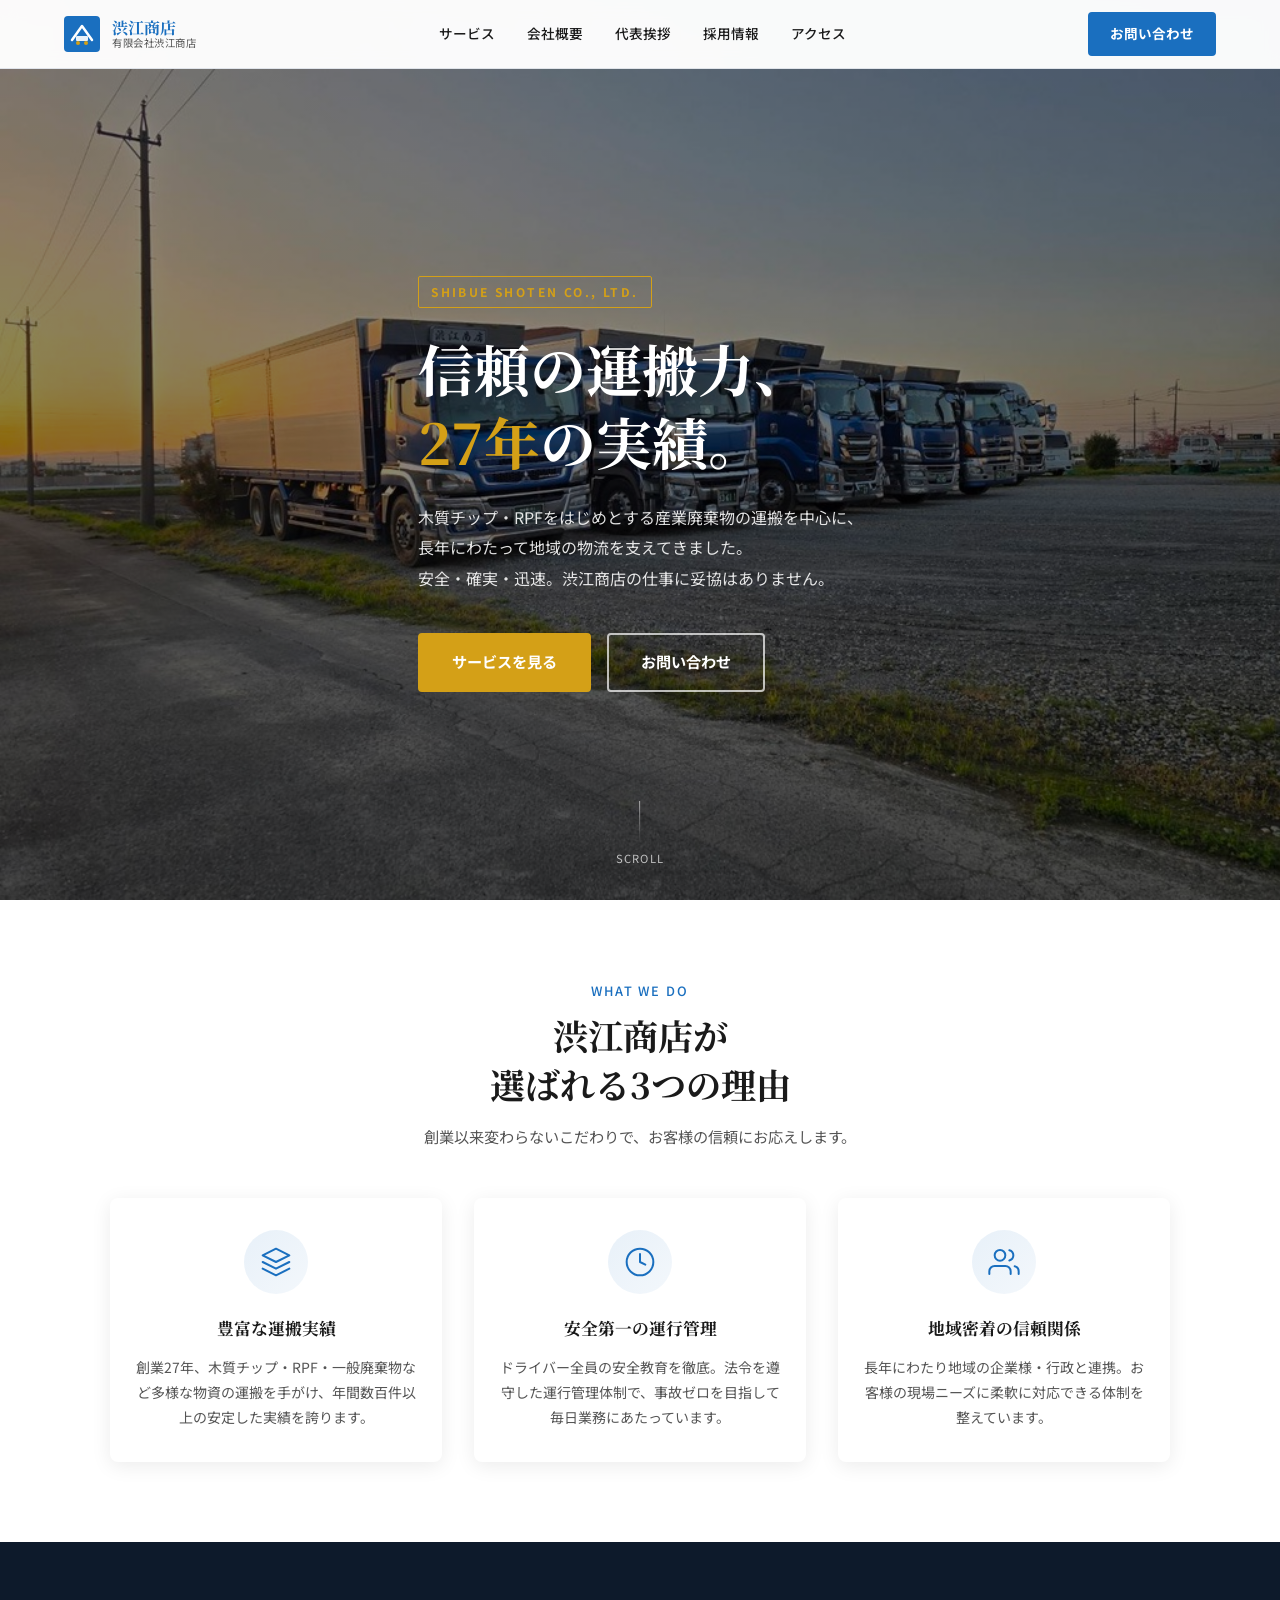
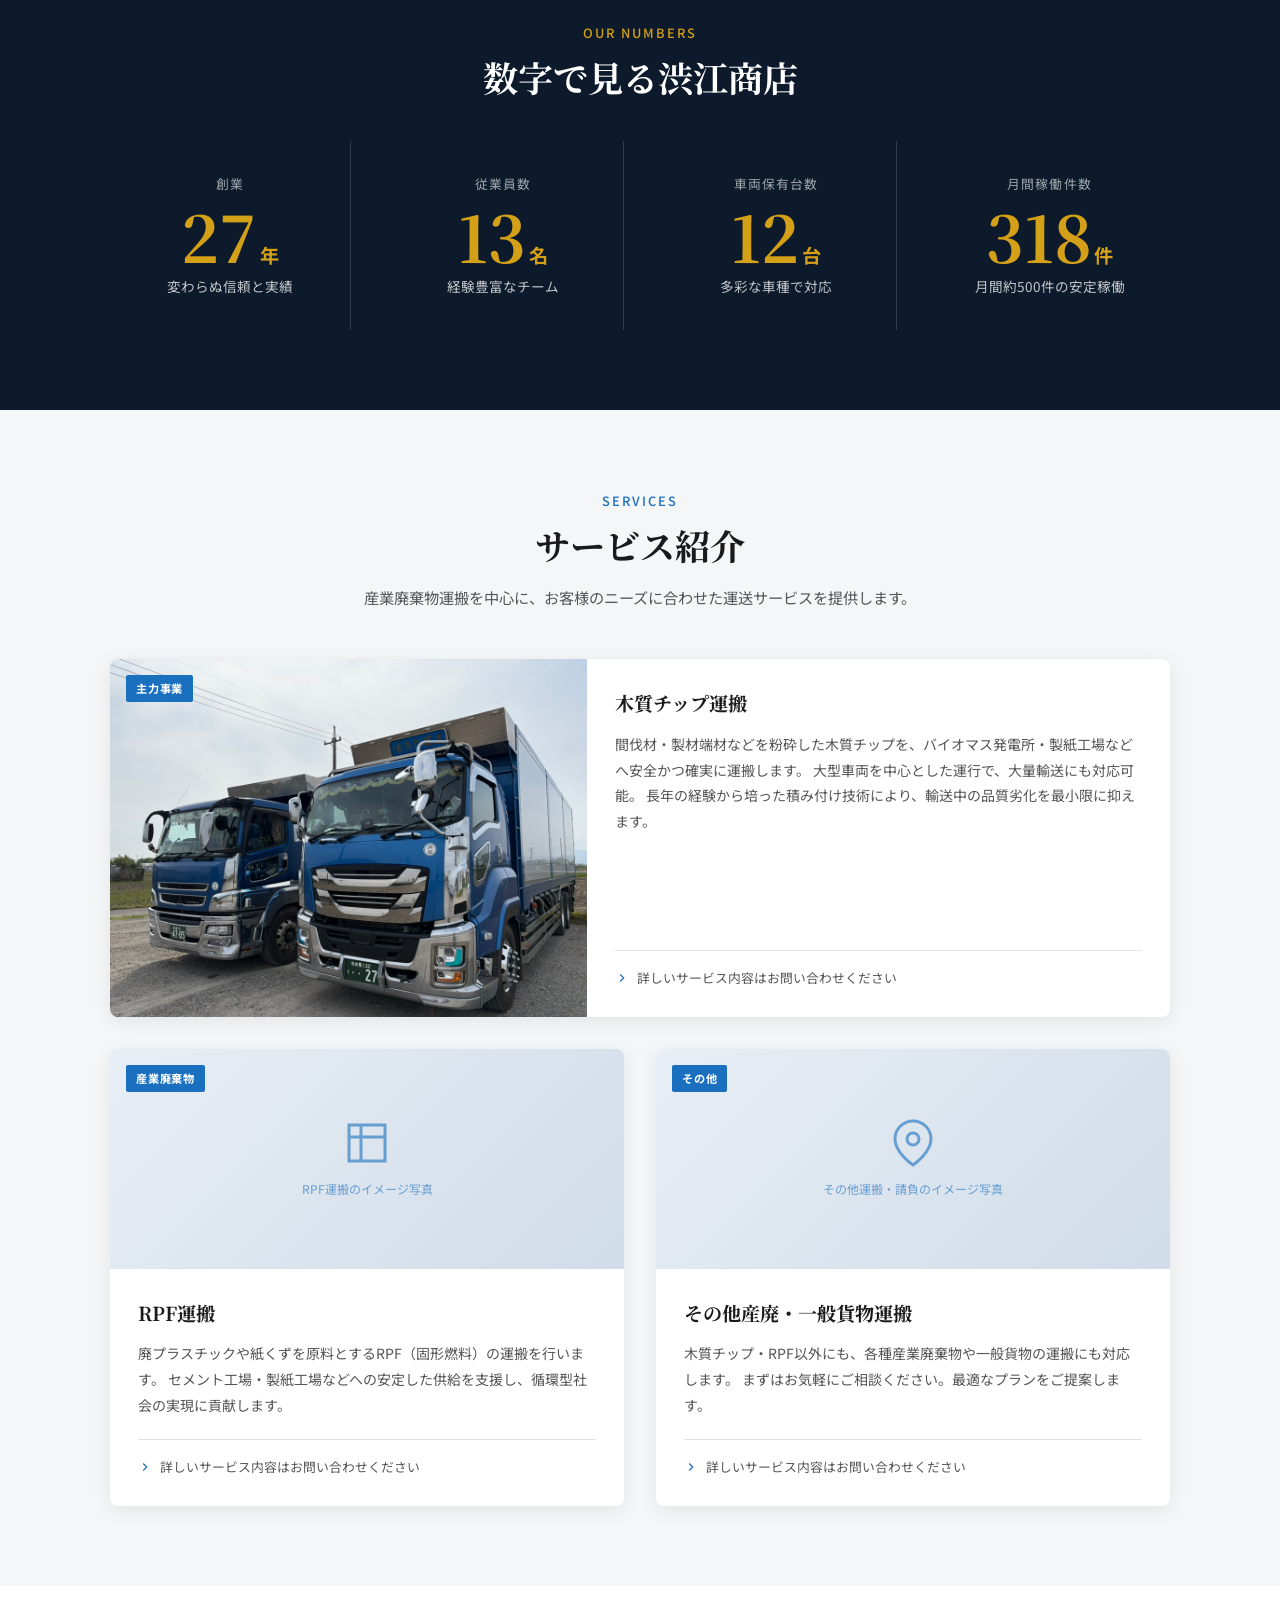
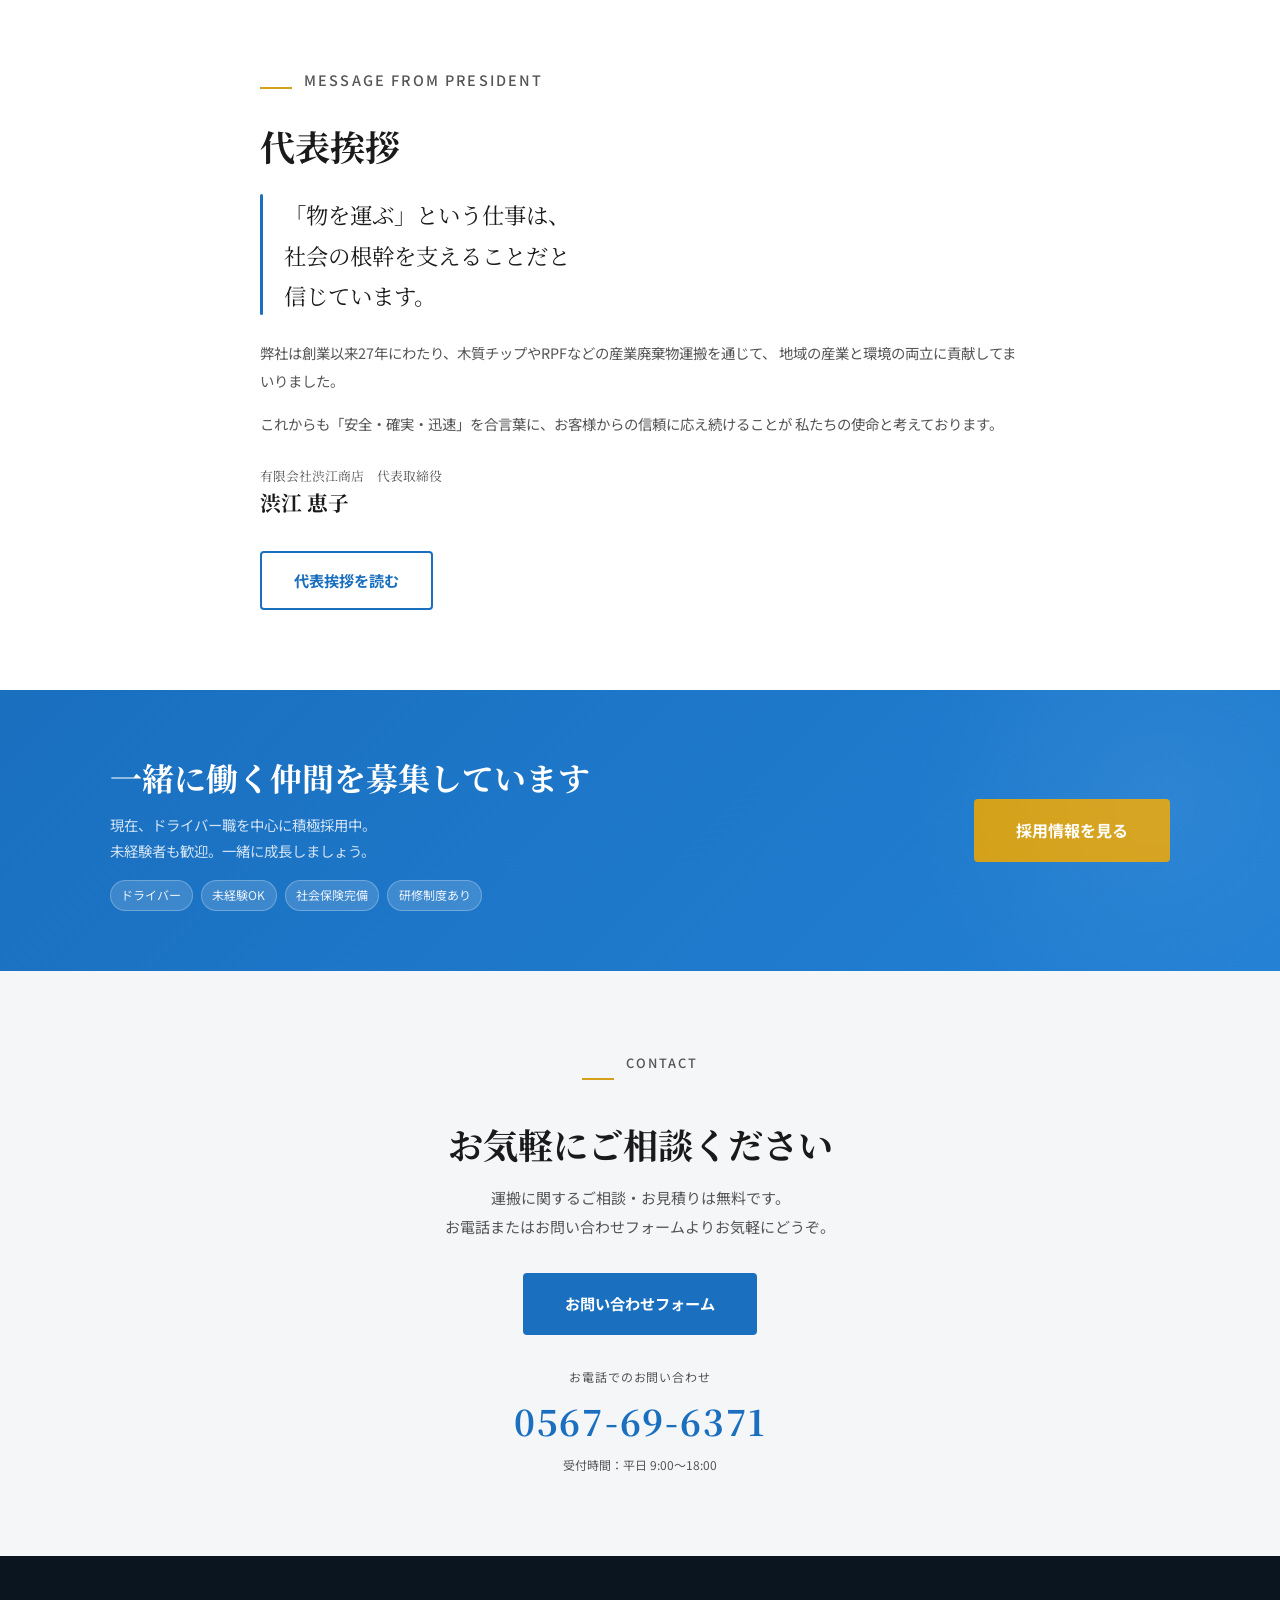
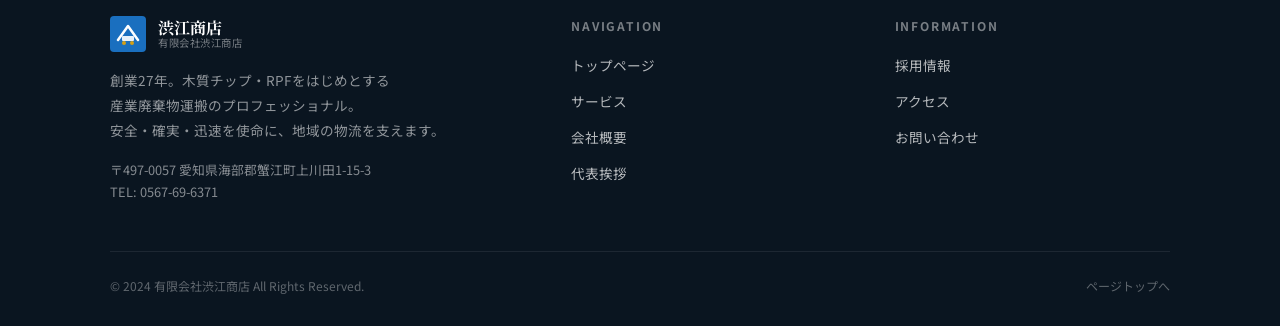
==== commit aeed8c2b: "代表名プレースホルダーを渋江 恵子に修正（index.html） Co-Authored-By: Claude Sonnet 4.6 <noreply@anthropic.com>" ====
--- a/index.html
+++ b/index.html
@@ -1430,7 +1430,7 @@
             <div class="president-sign">
               <div class="president-sign-text">
                 <div class="position">有限会社渋江商店　代表取締役</div>
-                <div class="name">渋江 ○○</div>
+                <div class="name">渋江 恵子</div>
               </div>
             </div>
             <a href="president.html" class="btn btn-outline" style="margin-top: 2rem;">代表挨拶を読む</a>
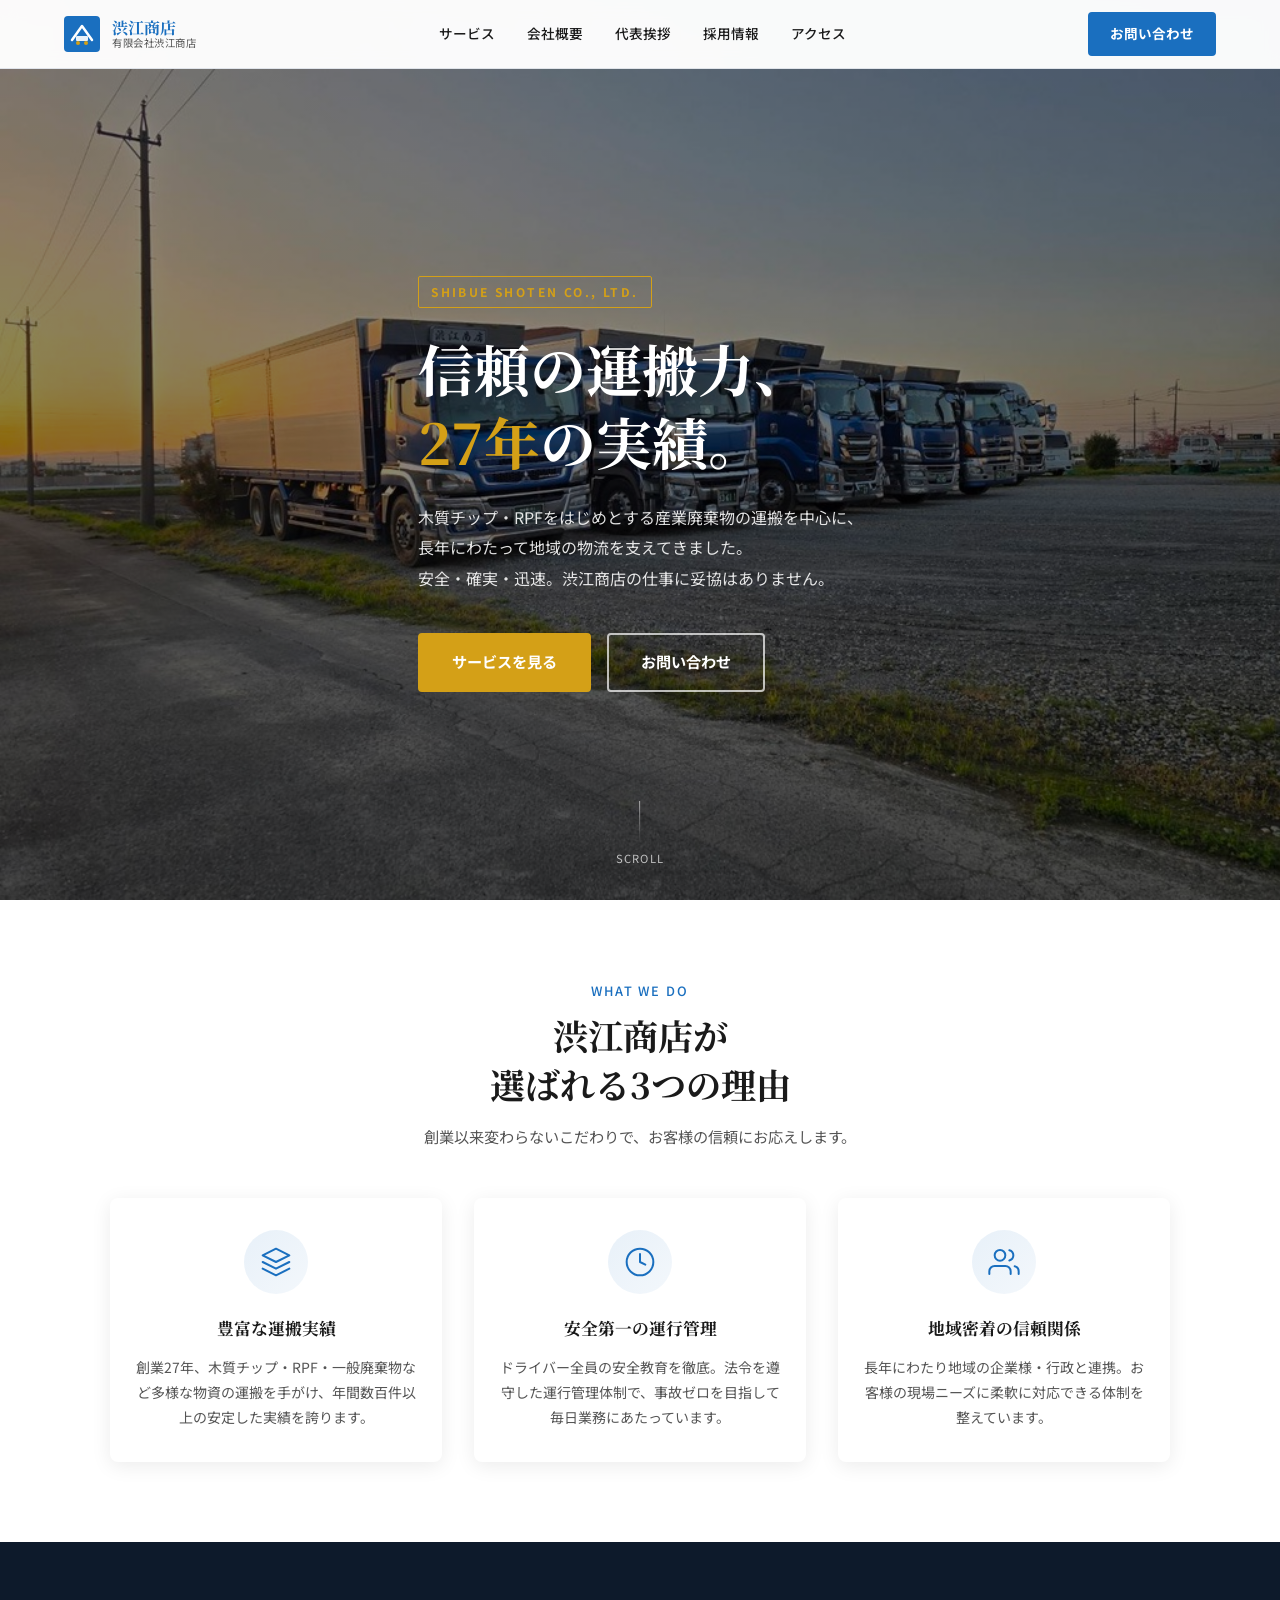
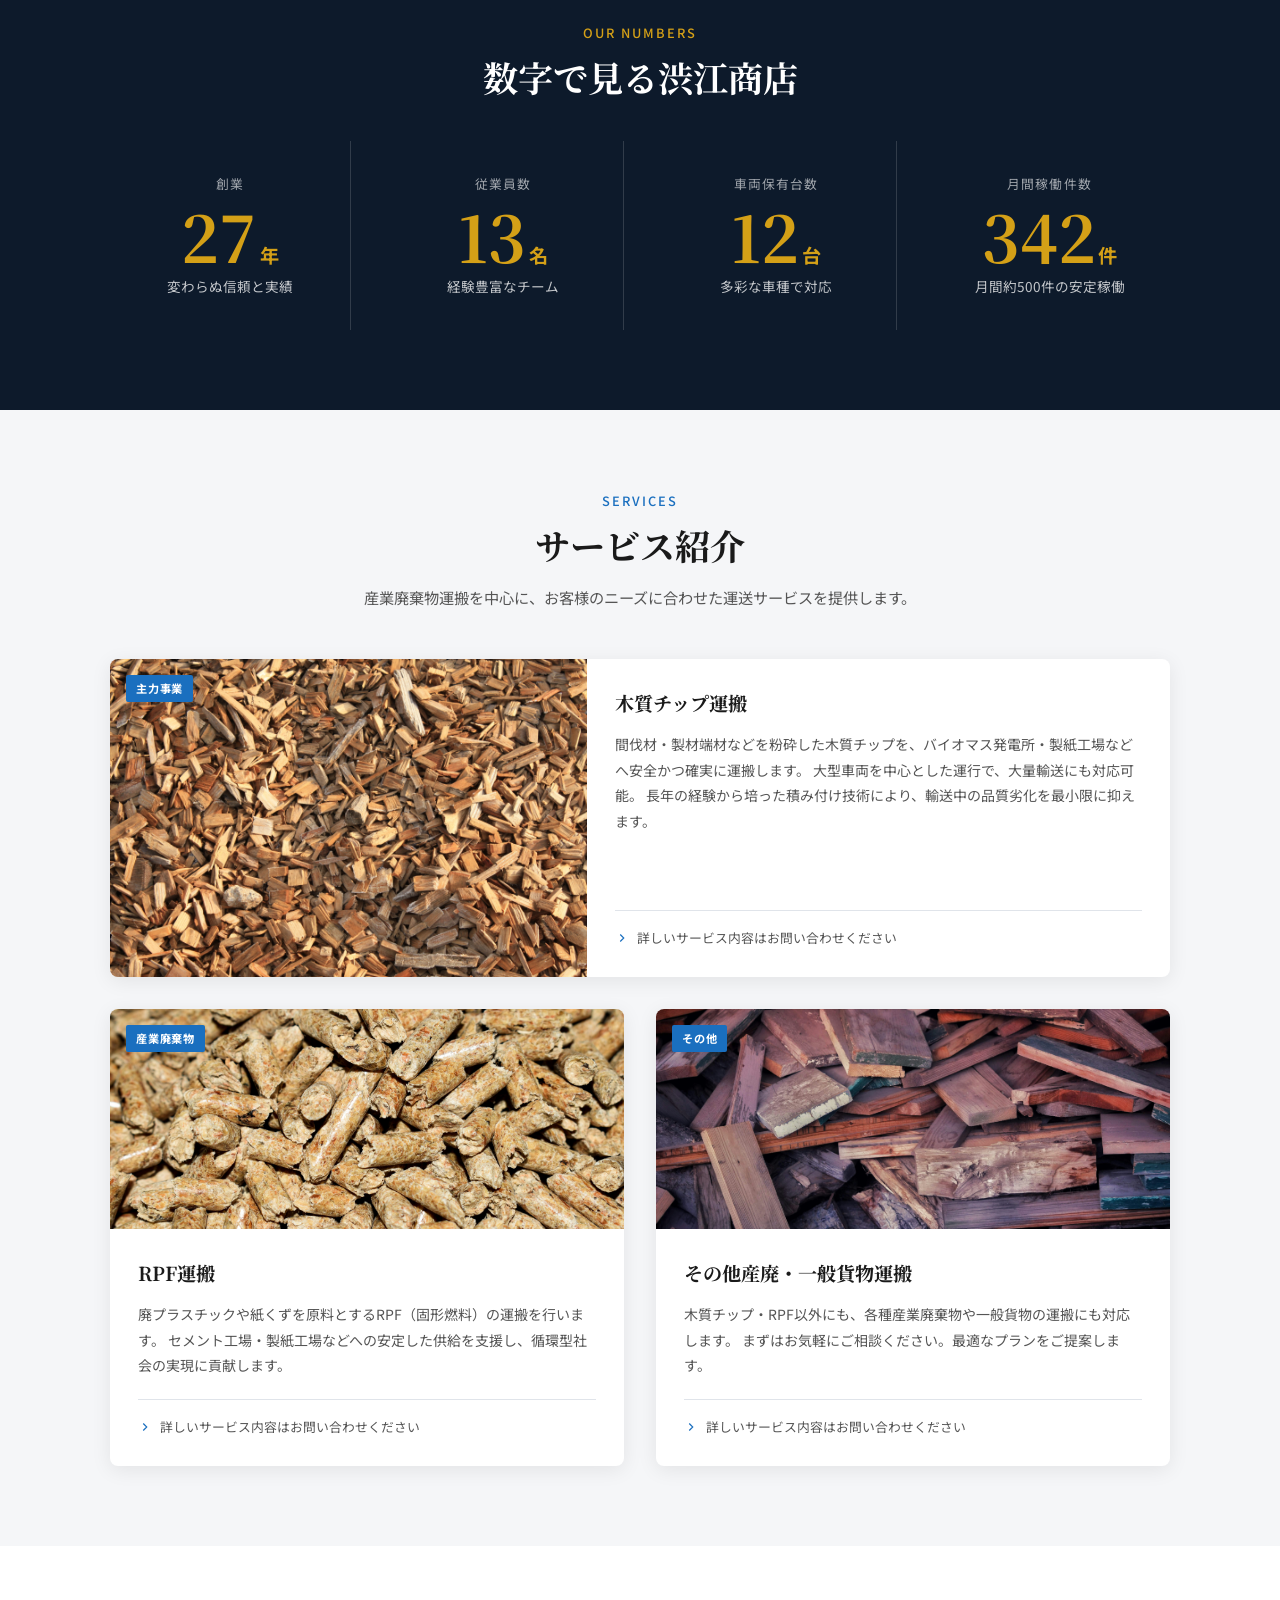
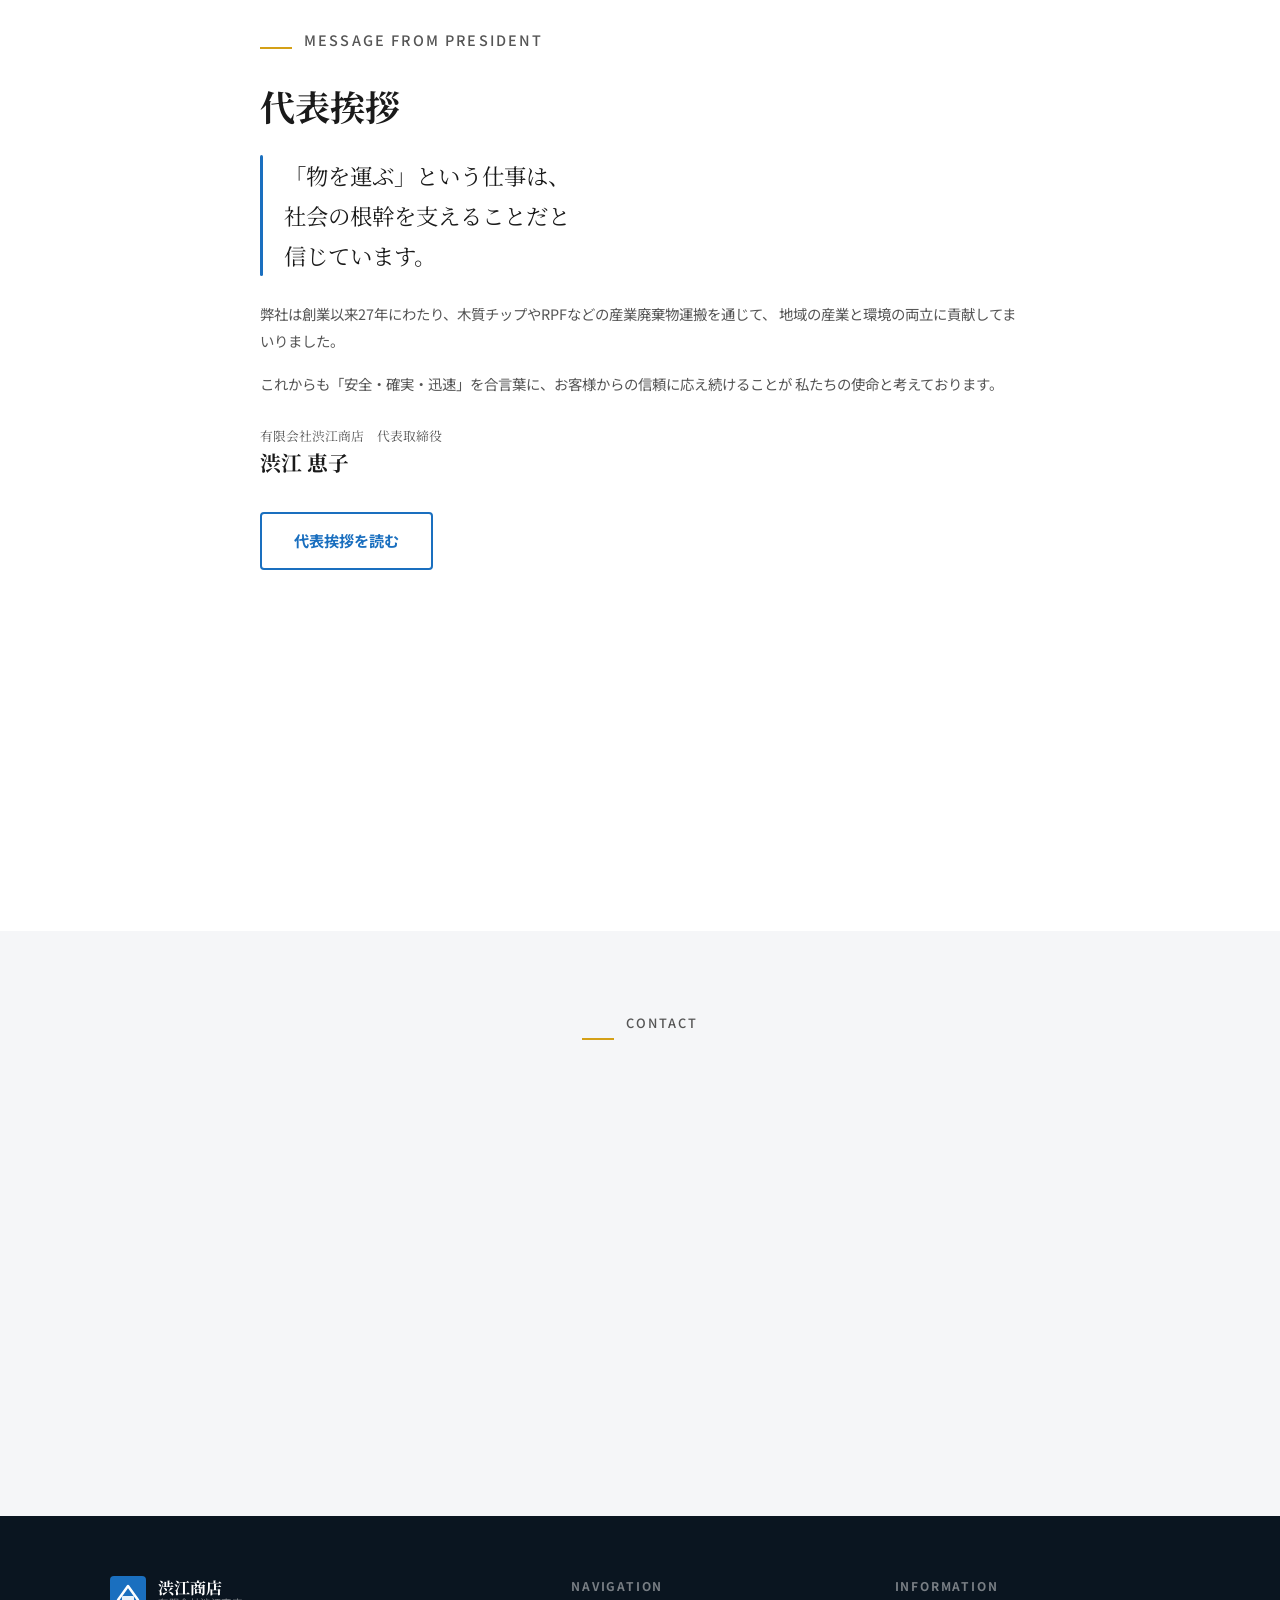
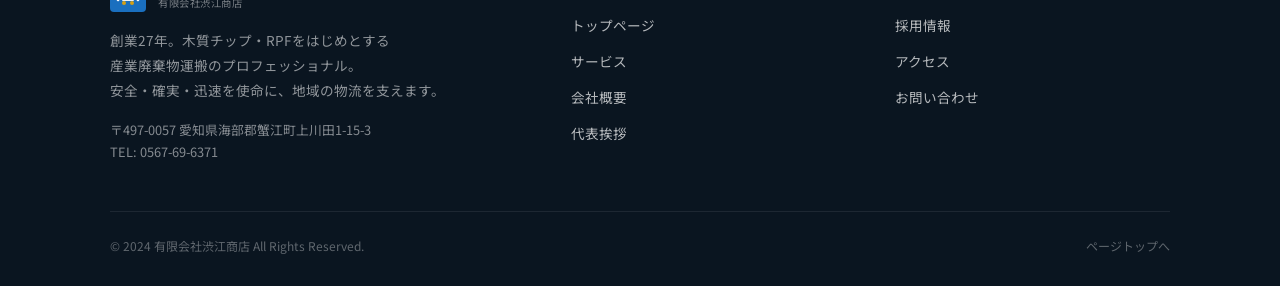
==== commit a322defa: "画像追加・代表名修正・アクセスページ修正" ====
--- a/index.html
+++ b/index.html
@@ -1336,7 +1336,7 @@
           <!-- Card 1: Featured -->
           <div class="service-card service-card--featured fade-up">
             <div class="service-card-img">
-              <img src="images/truck-01.jpeg" alt="木質チップ運搬">
+              <img src="images/wood-chip.jpg" alt="木質チップ運搬">
               <span class="service-card-tag">主力事業</span>
             </div>
             <div class="service-card-body">
@@ -1356,11 +1356,7 @@
           <!-- Card 2 -->
           <div class="service-card fade-up fade-up-delay-1">
             <div class="service-card-img">
-              <div class="service-card-img-placeholder">
-                <svg viewBox="0 0 24 24"><path d="M3 3h18v18H3V3z"/><path d="M3 9h18M9 3v18"/></svg>
-                <span>RPF運搬のイメージ写真</span>
-              </div>
-              <!-- <img src="images/service-rpf.jpg" alt="RPF運搬"> -->
+              <img src="images/RPF.jpg" alt="RPF運搬">
               <span class="service-card-tag">産業廃棄物</span>
             </div>
             <div class="service-card-body">
@@ -1379,11 +1375,7 @@
           <!-- Card 3 -->
           <div class="service-card fade-up fade-up-delay-2">
             <div class="service-card-img">
-              <div class="service-card-img-placeholder">
-                <svg viewBox="0 0 24 24"><path d="M21 10c0 7-9 13-9 13S3 17 3 10a9 9 0 0 1 18 0z"/><circle cx="12" cy="10" r="3"/></svg>
-                <span>その他運搬・請負のイメージ写真</span>
-              </div>
-              <!-- <img src="images/service-other.jpg" alt="その他運搬"> -->
+              <img src="images/biomass-wood.jpg" alt="その他産廃・一般貨物運搬">
               <span class="service-card-tag">その他</span>
             </div>
             <div class="service-card-body">
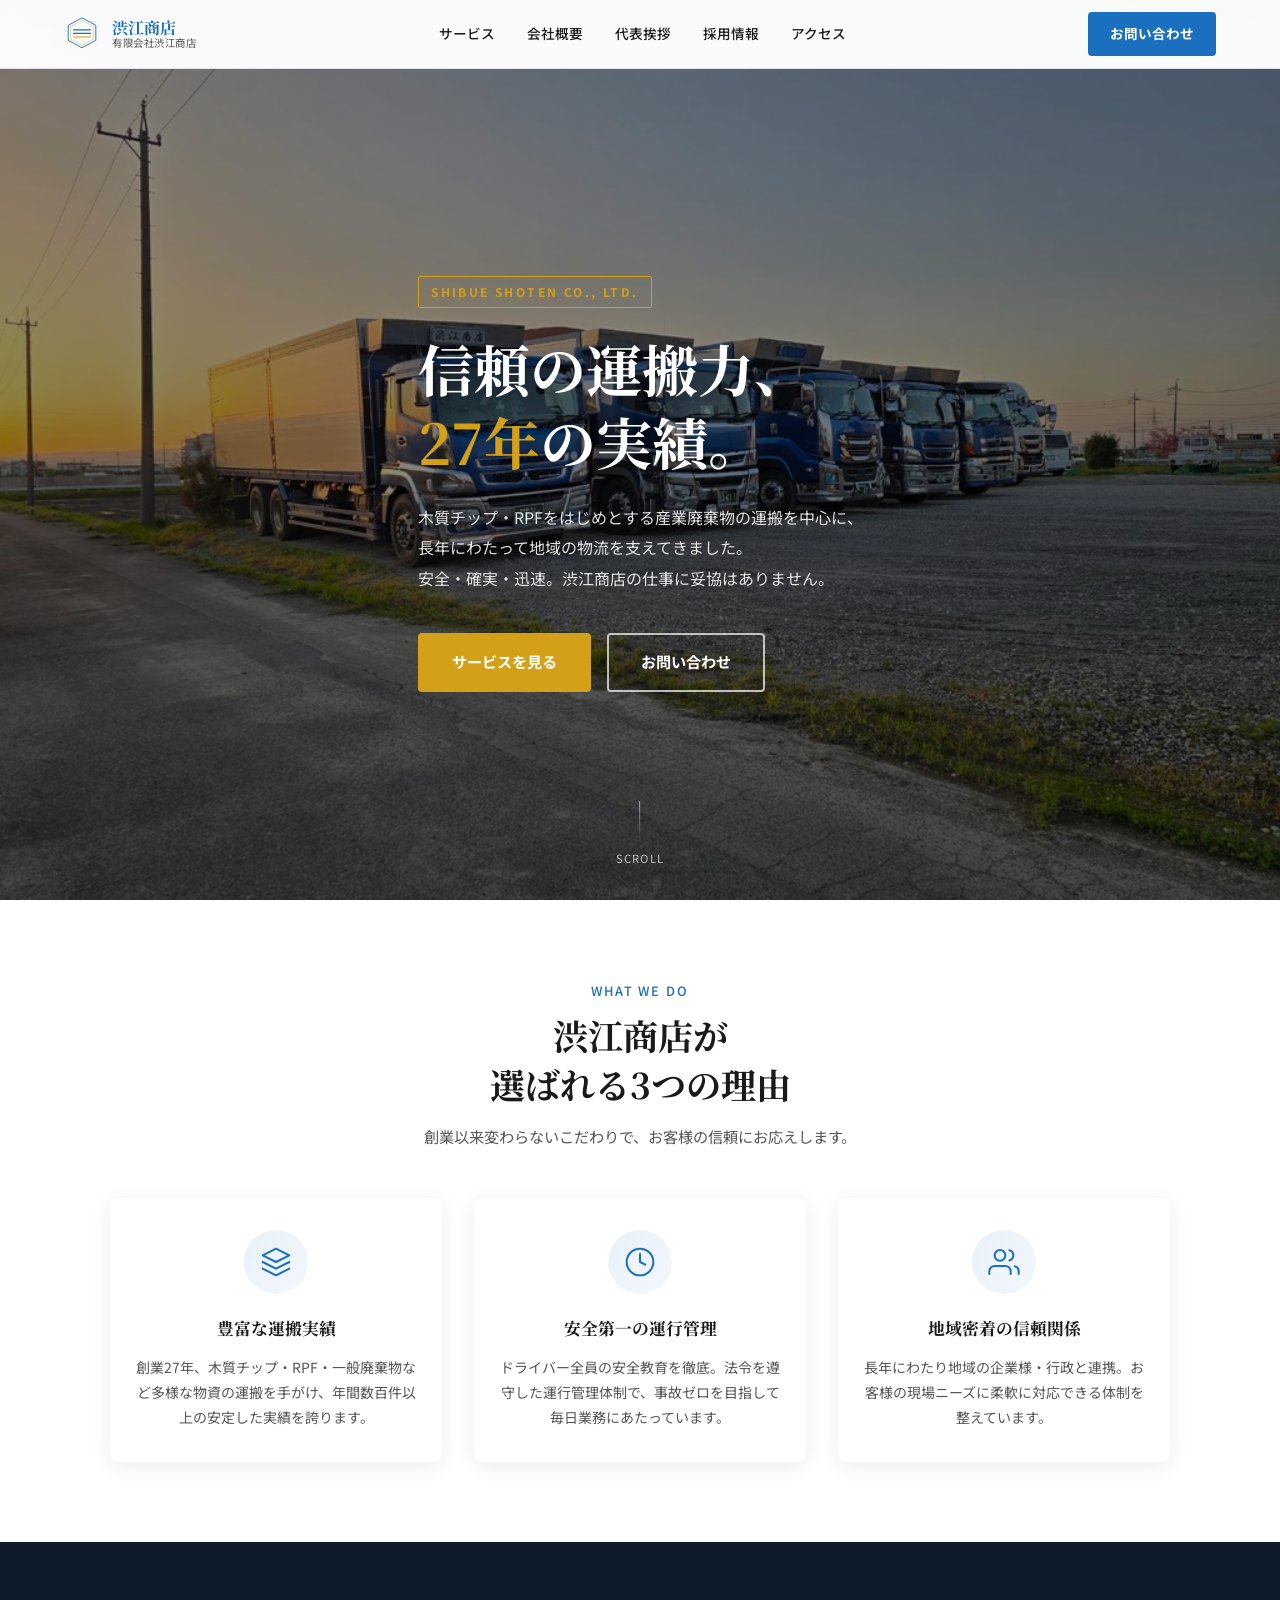
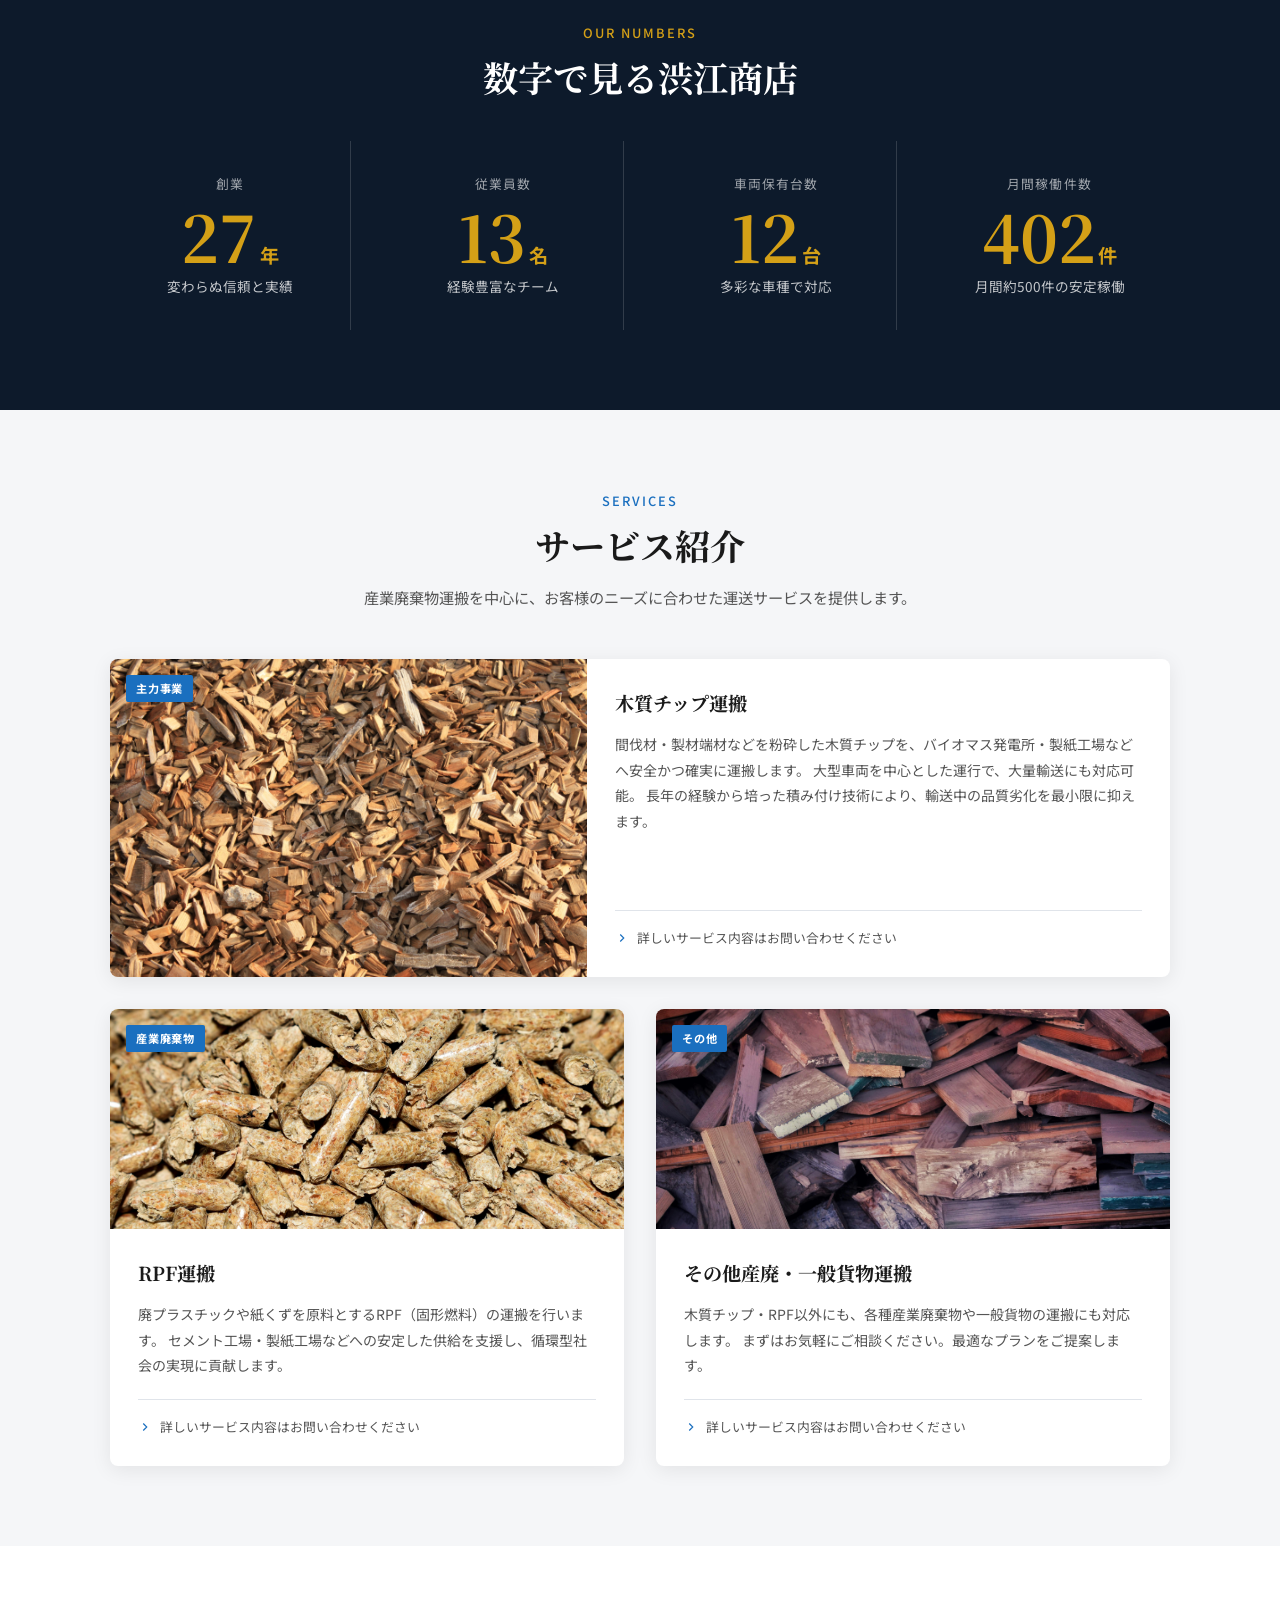
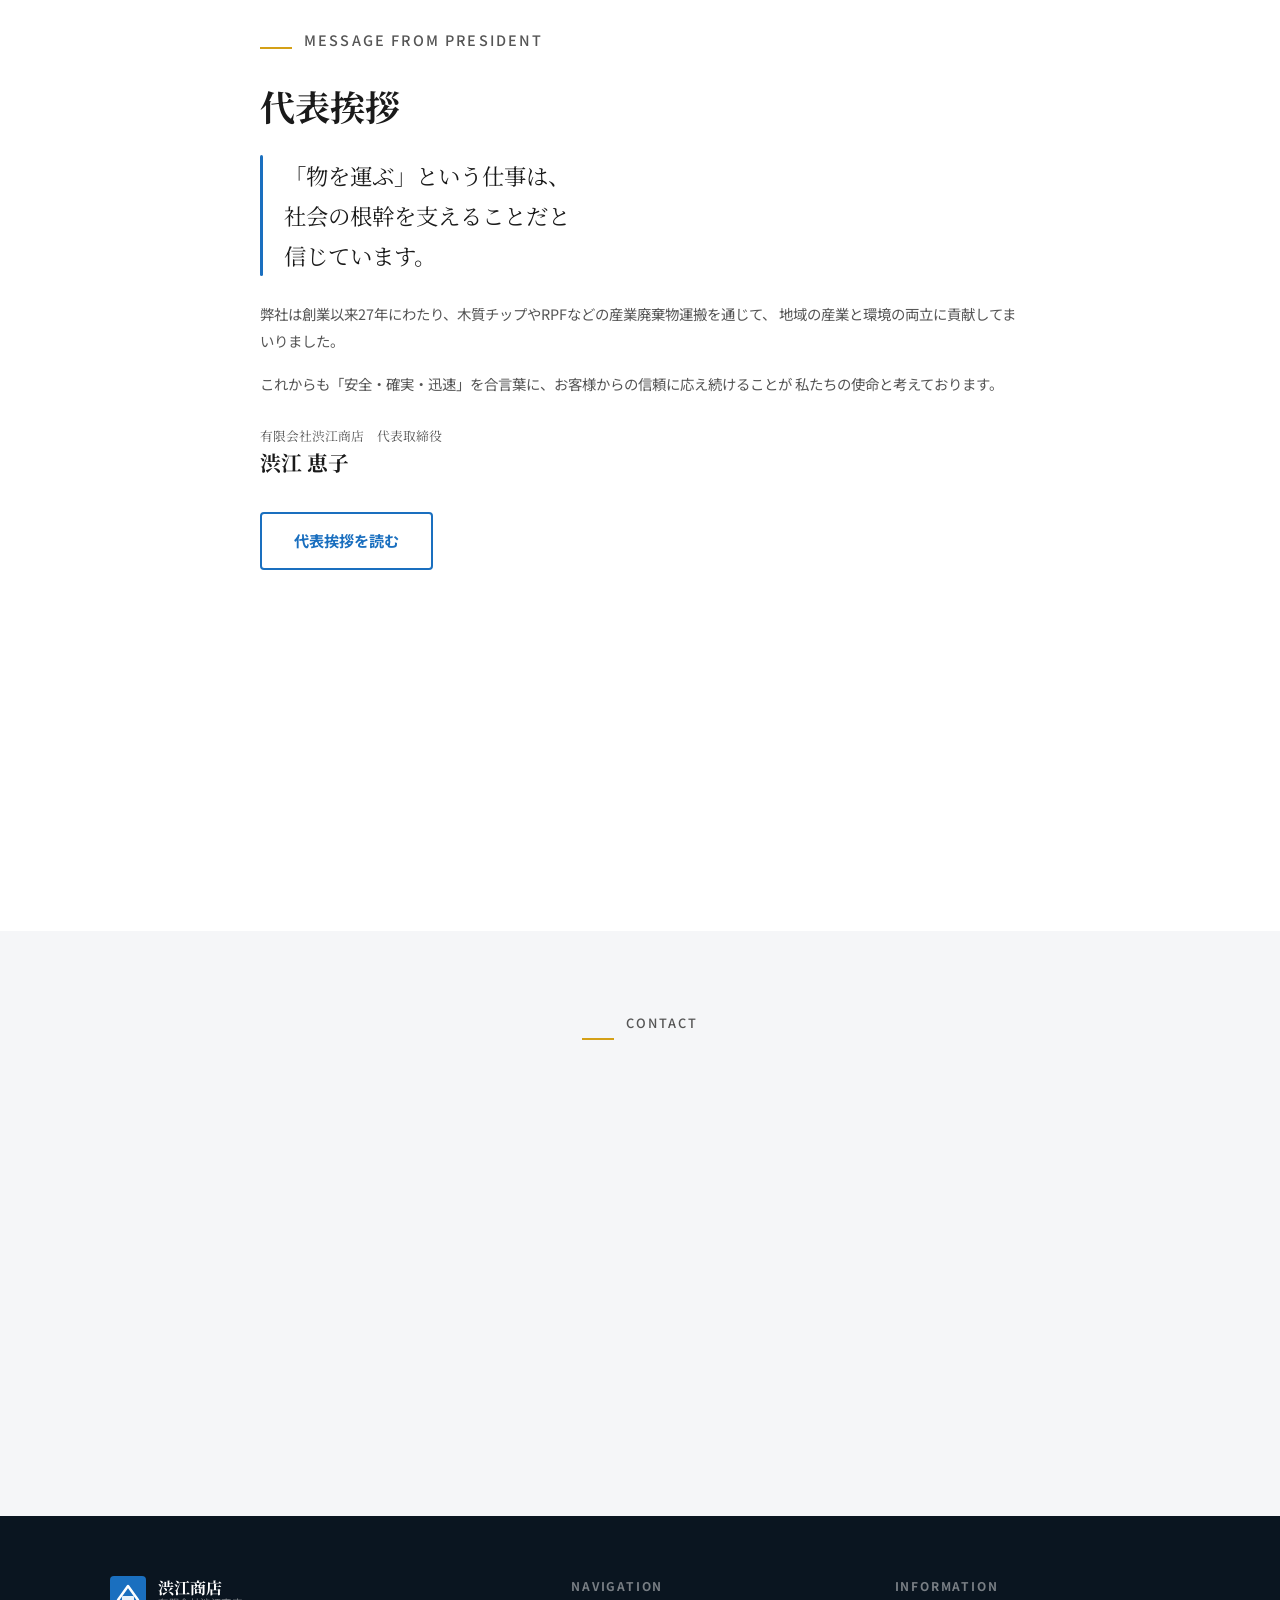
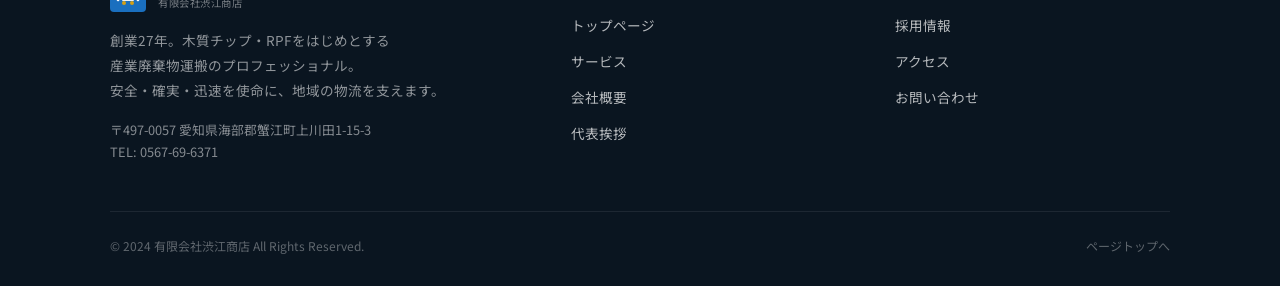
==== commit 06aff7e2: "ロゴSVG差し込み" ====
--- a/index.html
+++ b/index.html
@@ -1157,14 +1157,14 @@
   <header class="site-header" id="site-header">
     <div class="header-inner">
       <a href="index.html" class="site-logo">
-        <!-- Logo SVG placeholder -->
-        <svg viewBox="0 0 36 36" fill="none" xmlns="http://www.w3.org/2000/svg">
-          <rect width="36" height="36" rx="4" fill="#1A6FBF"/>
-          <path d="M8 24 L18 10 L28 24" stroke="white" stroke-width="2.5" stroke-linecap="round" stroke-linejoin="round" fill="none"/>
-          <rect x="12" y="20" width="12" height="5" rx="1" fill="white" opacity="0.9"/>
-          <circle cx="14" cy="27" r="2" fill="#D4A017"/>
-          <circle cx="22" cy="27" r="2" fill="#D4A017"/>
-        </svg>
+        <svg width="48" height="48" viewBox="0 0 120 120" role="img" xmlns="http://www.w3.org/2000/svg">
+  <title>渋江商店ロゴ</title>
+  <polygon points="60,6 106,31 106,81 60,106 14,81 14,31" fill="none" stroke="#1A6FBF" stroke-width="3"/>
+  <polygon points="60,14 98,35 98,77 60,98 22,77 22,35" fill="none" stroke="#D4A017" stroke-width="1.5"/>
+  <line x1="32" y1="46" x2="88" y2="46" stroke="#1A6FBF" stroke-width="4" stroke-linecap="round"/>
+  <line x1="32" y1="58" x2="88" y2="58" stroke="#1A6FBF" stroke-width="4" stroke-linecap="round"/>
+  <line x1="32" y1="70" x2="88" y2="70" stroke="#D4A017" stroke-width="4" stroke-linecap="round"/>
+</svg>
         <div class="logo-text">
           <span class="company-name">渋江商店</span>
           <span class="company-name-sub">有限会社渋江商店</span>
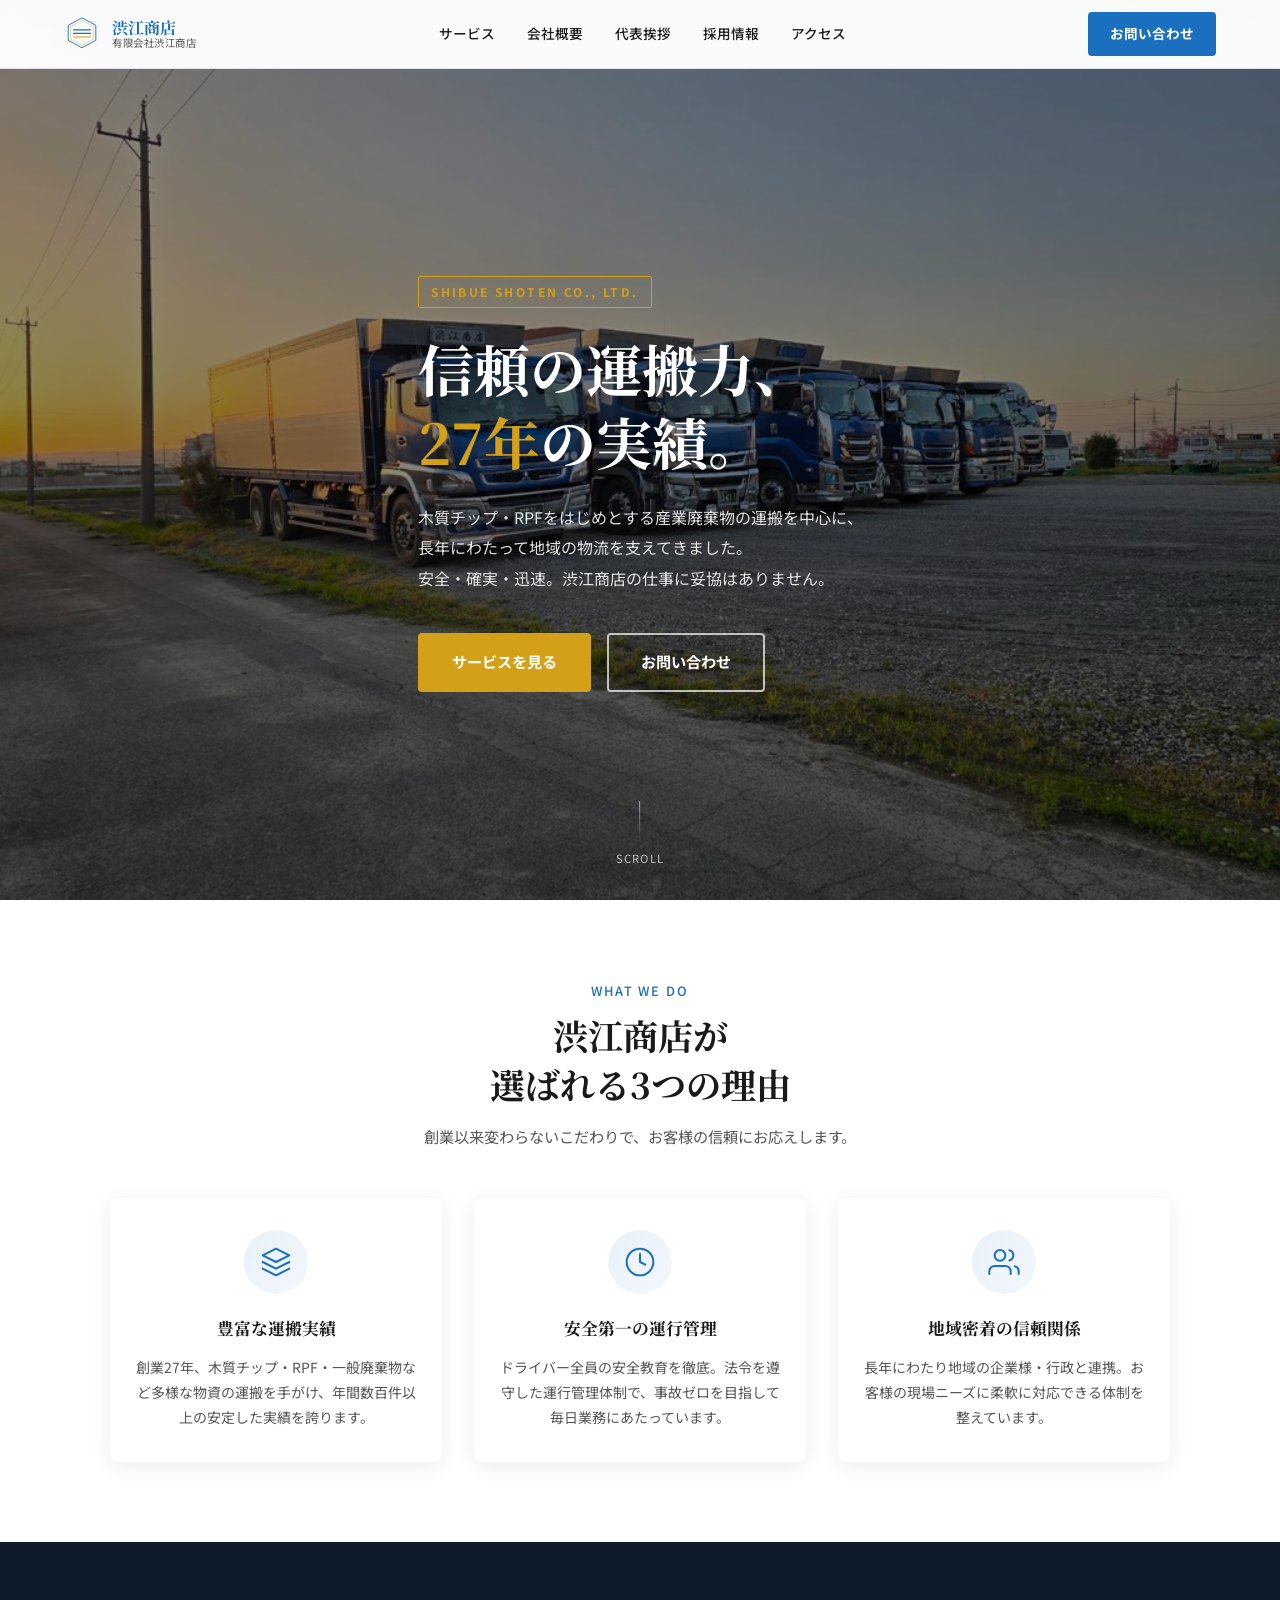
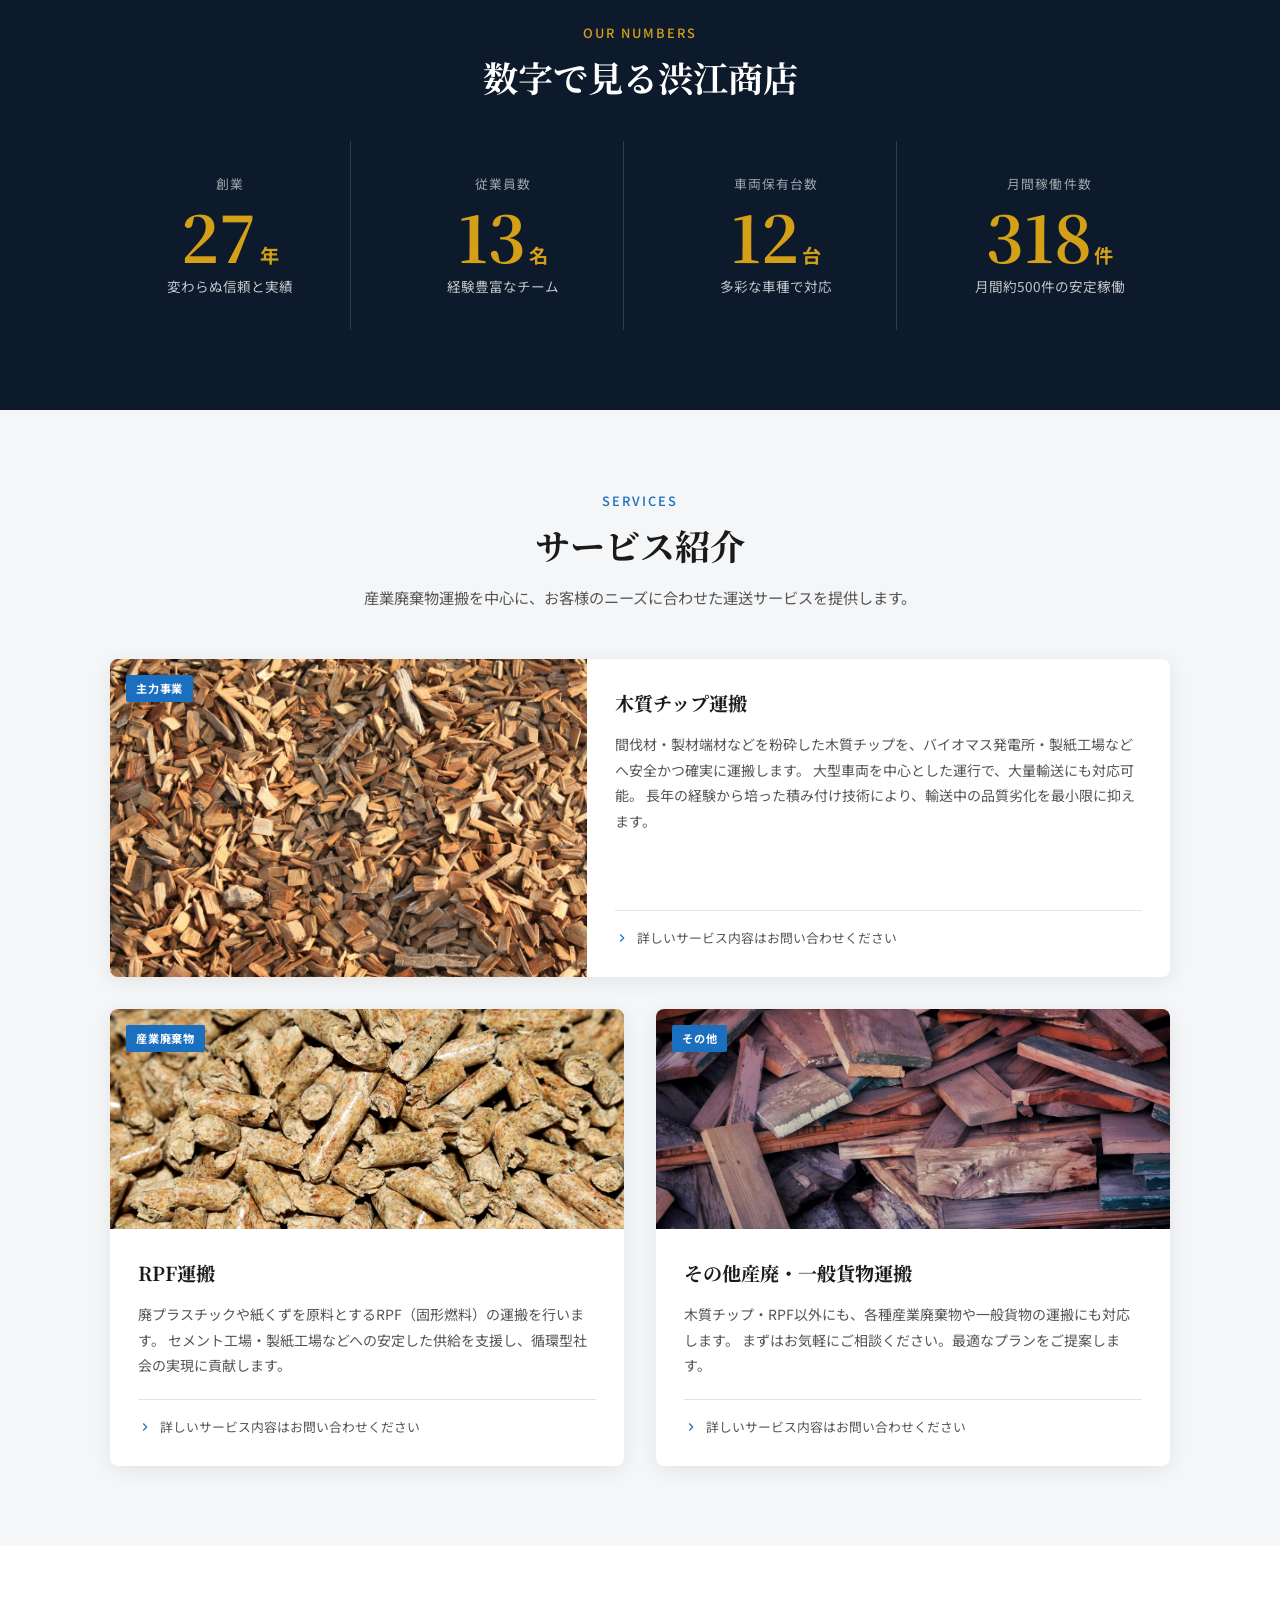
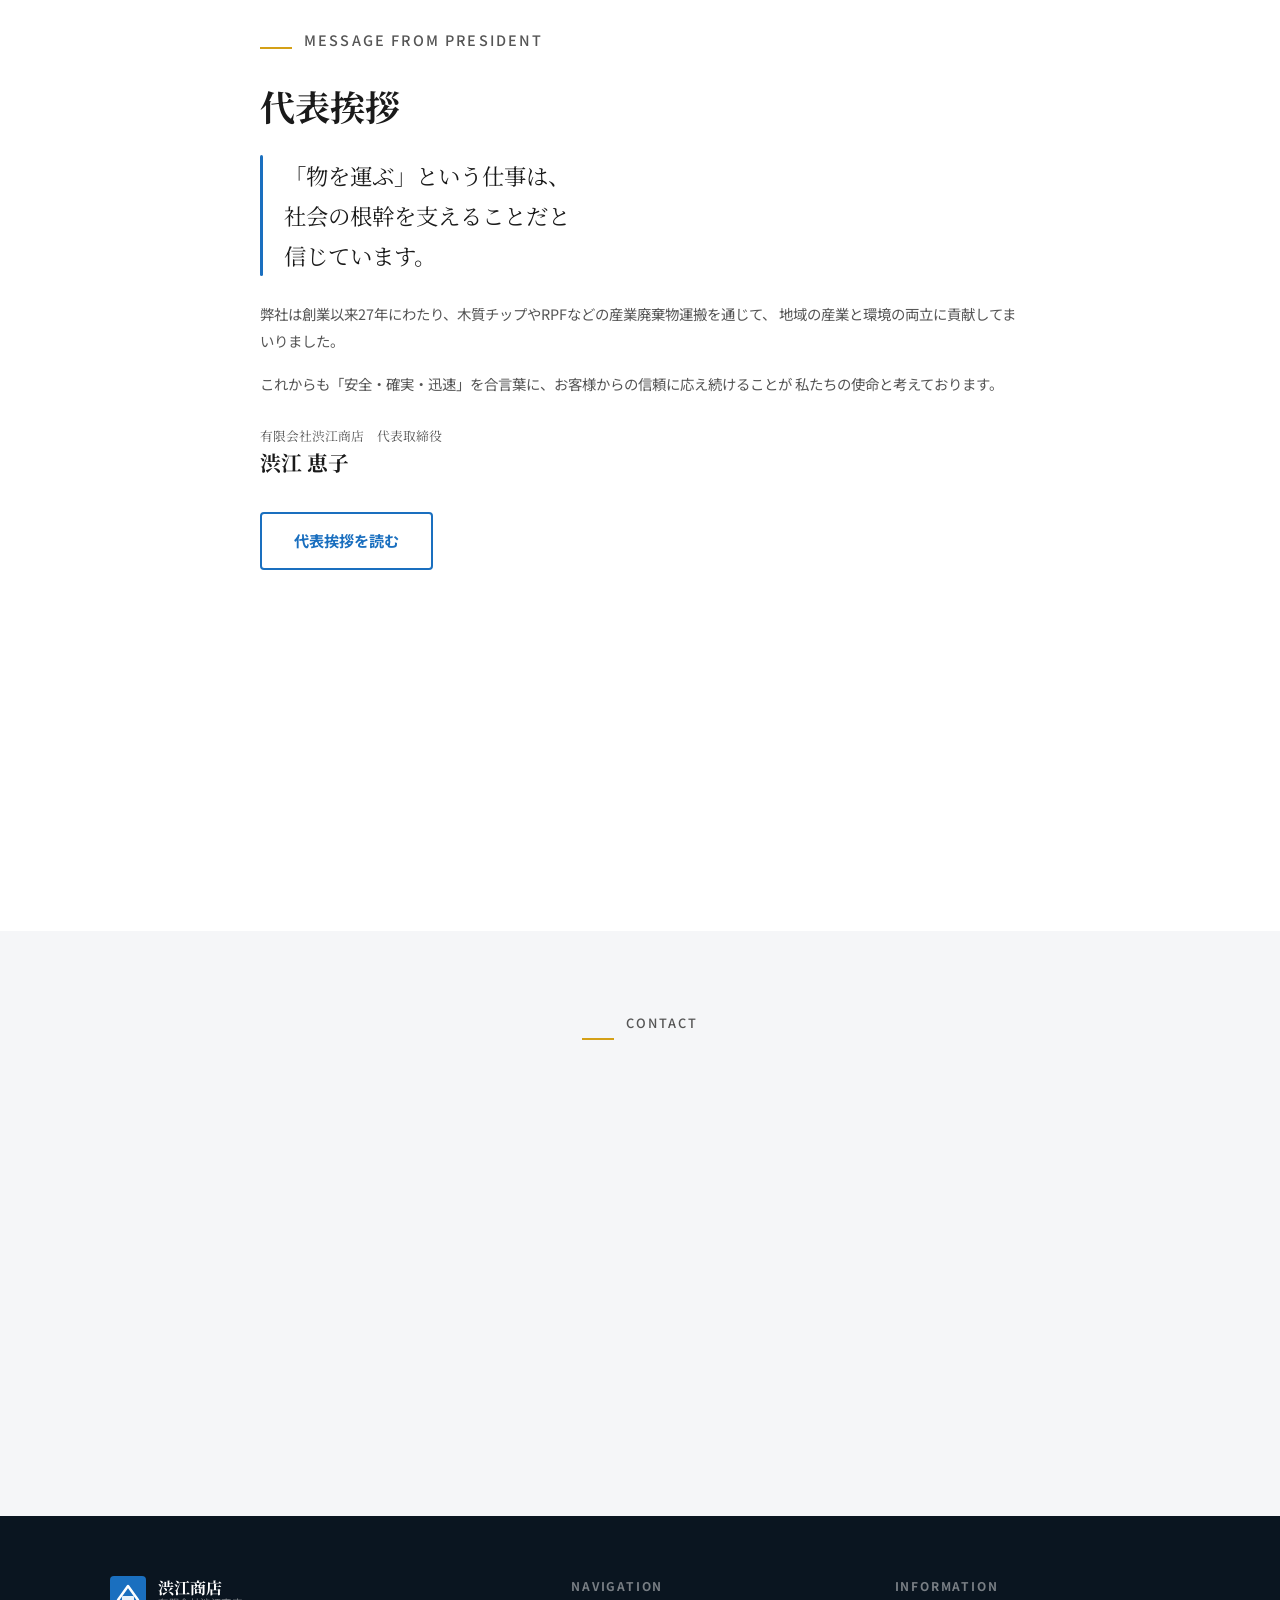
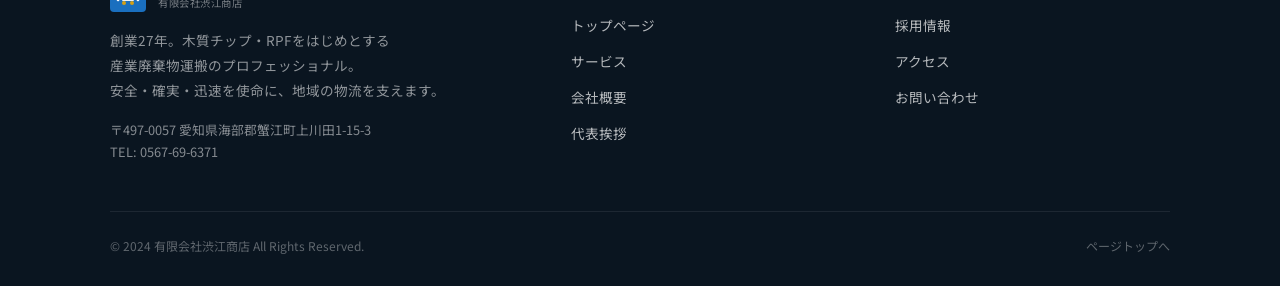
==== commit 1608c1cf: "FVセクションSP余白修正" ====
--- a/index.html
+++ b/index.html
@@ -1131,14 +1131,21 @@
         text-align: center;
       }
 
+      .hero-content {
+        width: 100%;
+        padding: 4rem 24px;
+        box-sizing: border-box;
+      }
+
       .hero-btns {
         flex-direction: column;
         align-items: flex-start;
+        width: 100%;
       }
 
       .hero-btns .btn {
         width: 100%;
-        max-width: 280px;
+        max-width: none;
       }
     }
 
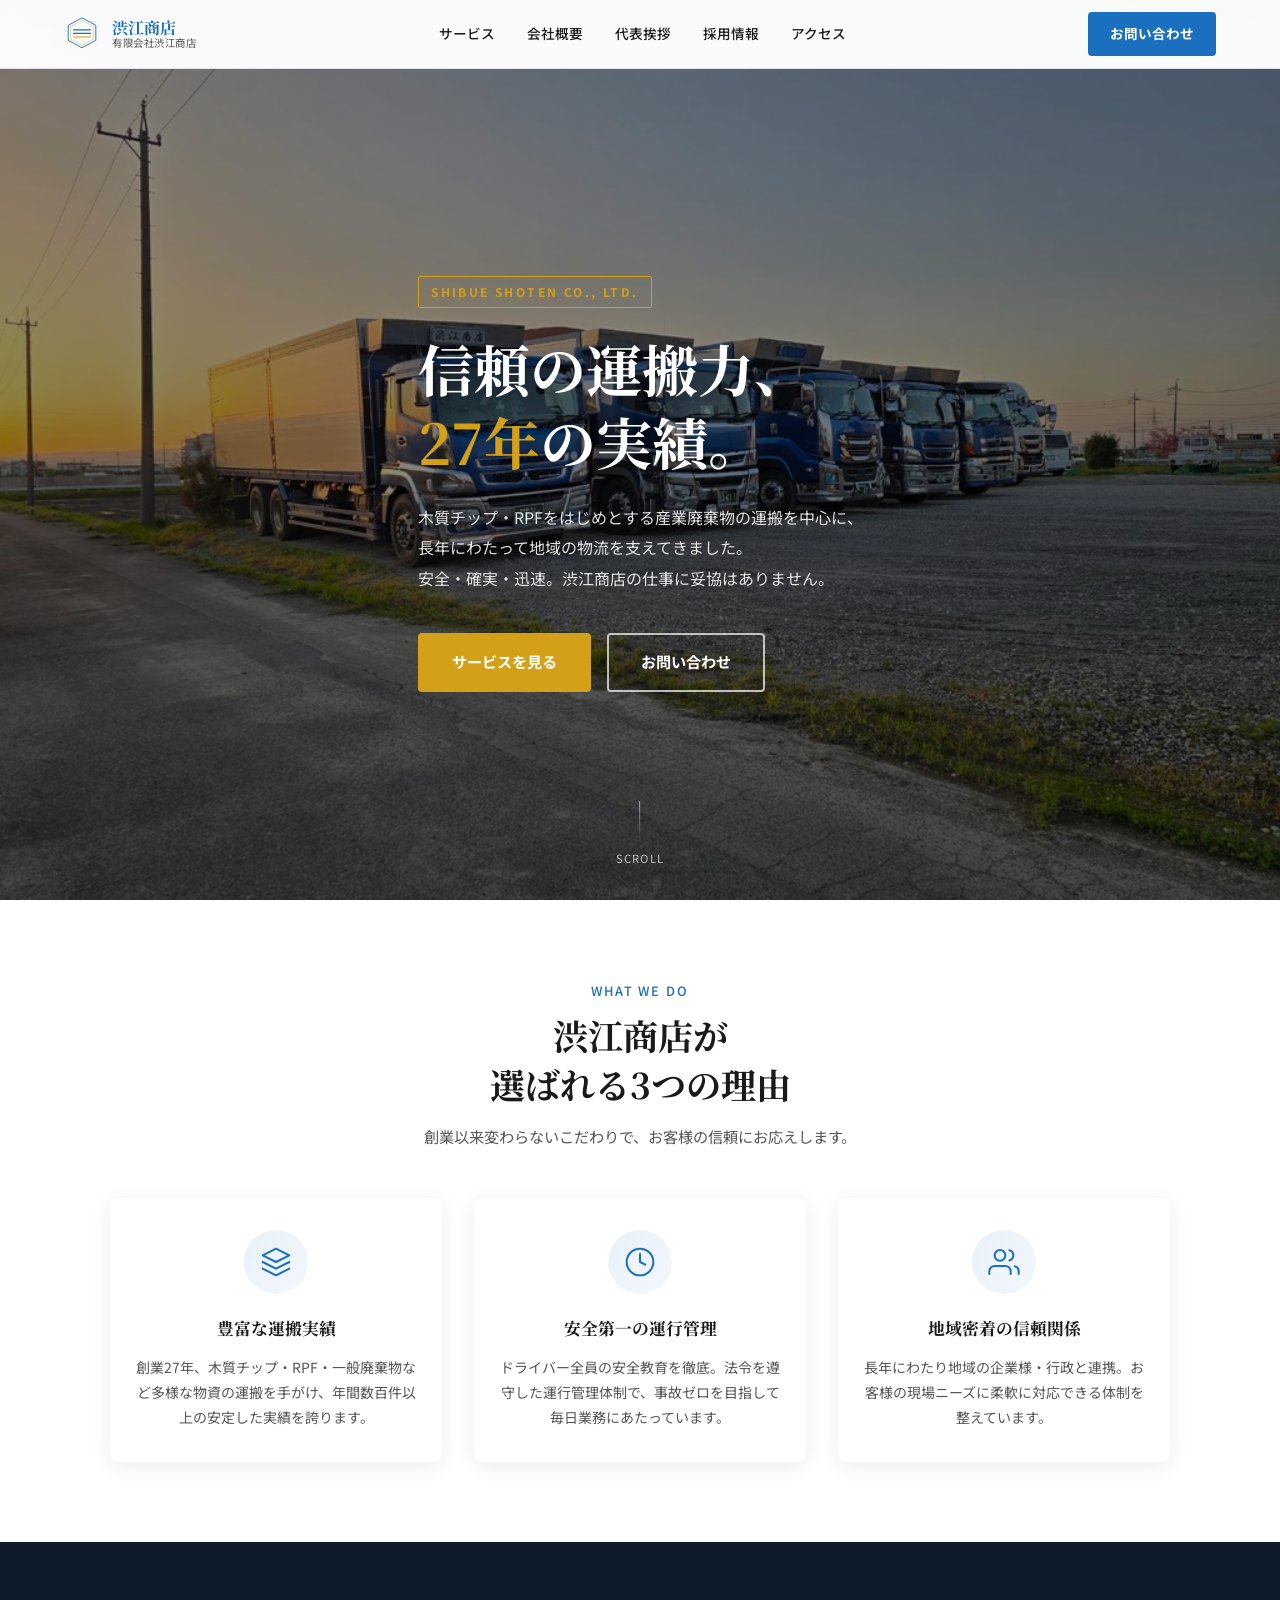
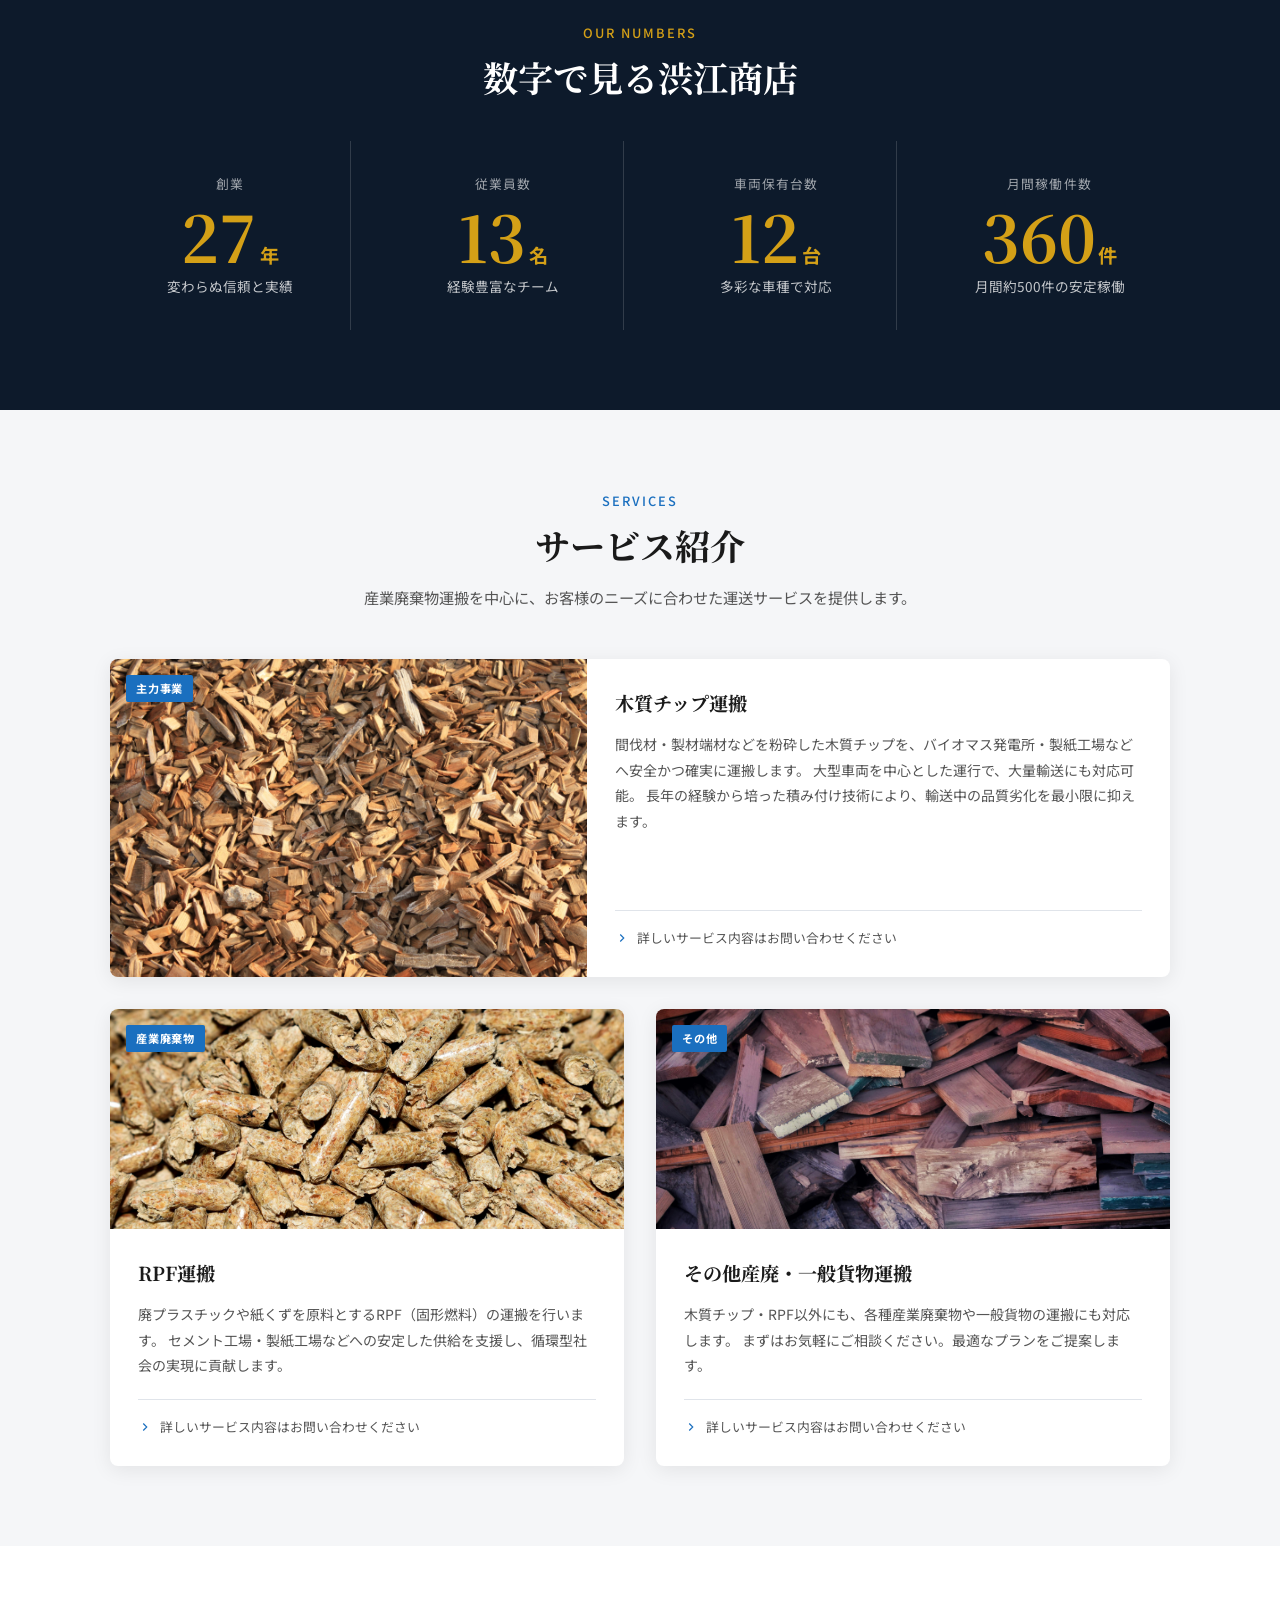
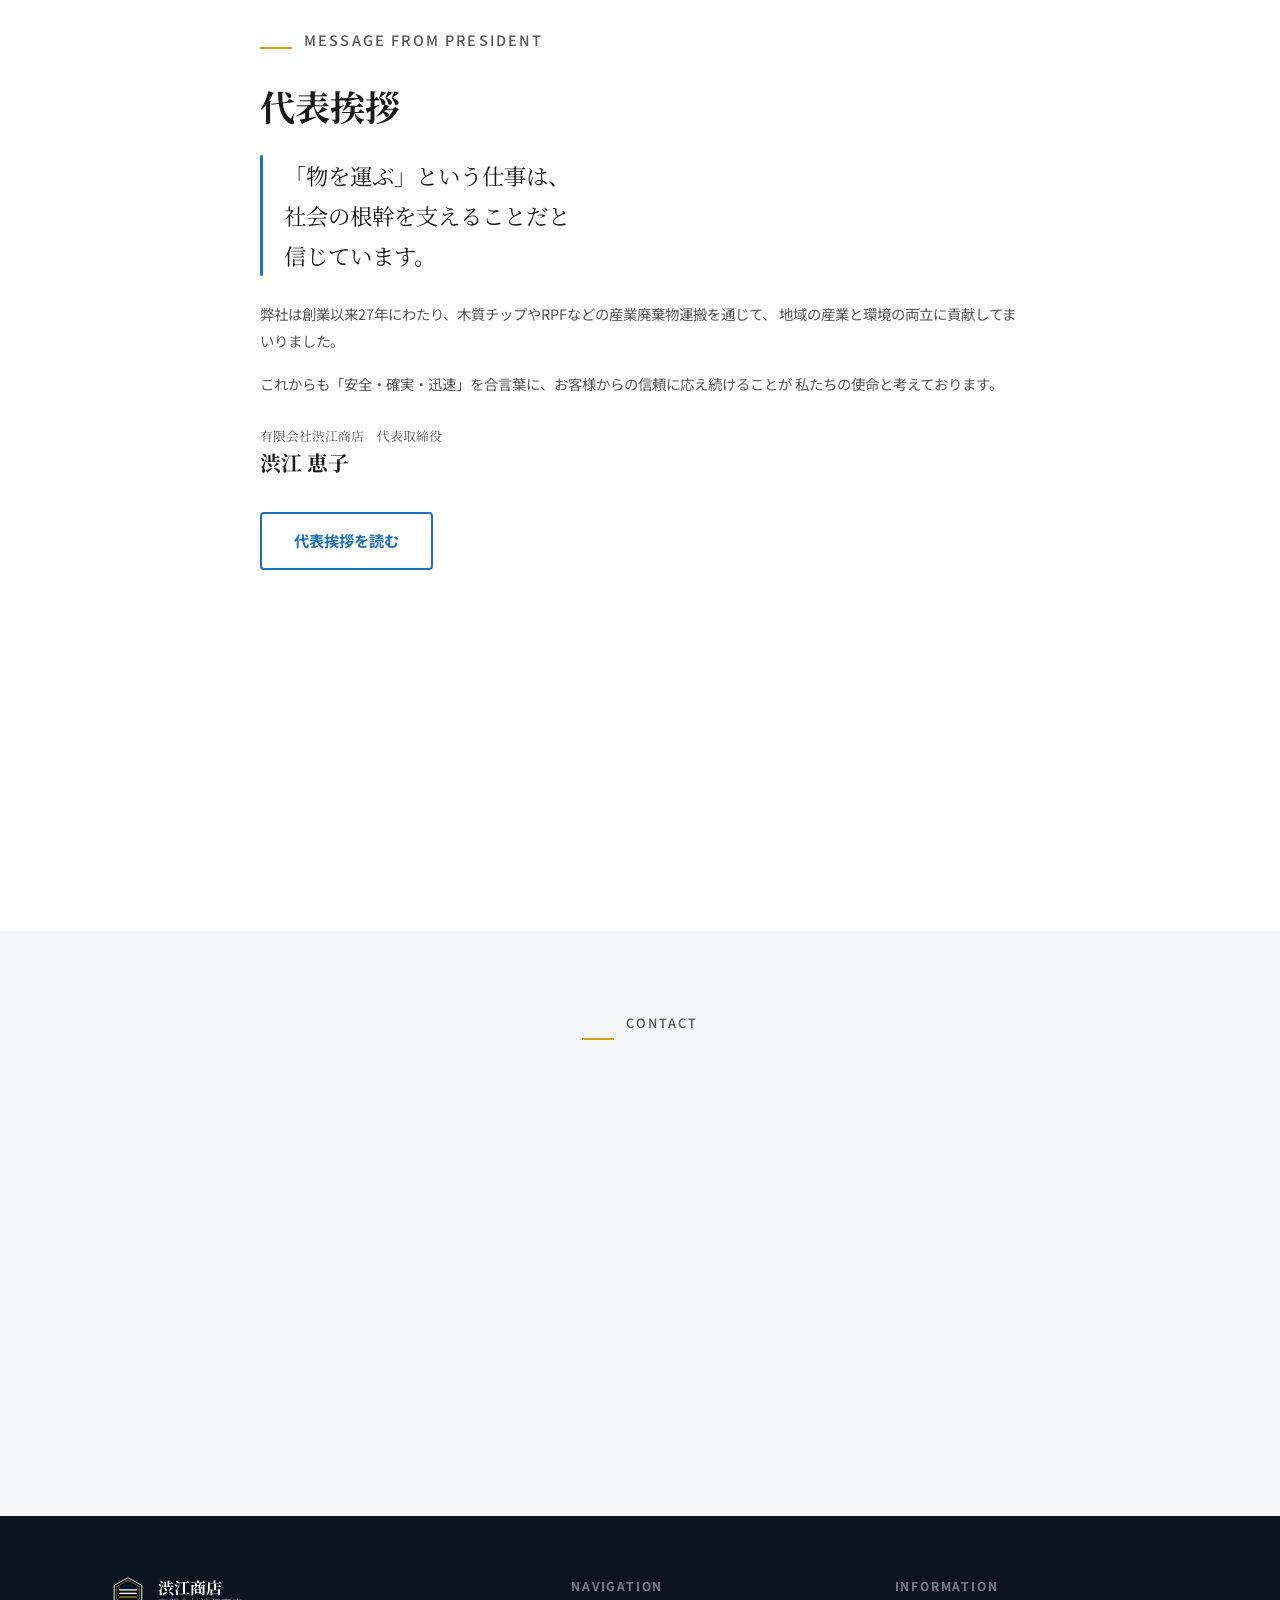
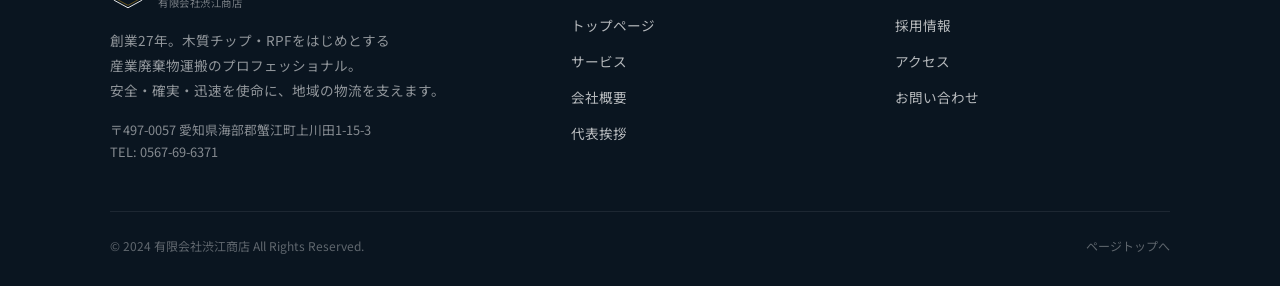
==== commit f2064b18: "フッターロゴ修正" ====
--- a/index.html
+++ b/index.html
@@ -1507,13 +1507,14 @@
       <div class="footer-inner">
         <div class="footer-brand">
           <div class="site-logo">
-            <svg viewBox="0 0 36 36" fill="none" xmlns="http://www.w3.org/2000/svg">
-              <rect width="36" height="36" rx="4" fill="#1A6FBF"/>
-              <path d="M8 24 L18 10 L28 24" stroke="white" stroke-width="2.5" stroke-linecap="round" stroke-linejoin="round" fill="none"/>
-              <rect x="12" y="20" width="12" height="5" rx="1" fill="white" opacity="0.9"/>
-              <circle cx="14" cy="27" r="2" fill="#D4A017"/>
-              <circle cx="22" cy="27" r="2" fill="#D4A017"/>
-            </svg>
+            <svg width="48" height="48" viewBox="0 0 120 120" role="img" xmlns="http://www.w3.org/2000/svg">
+  <title>渋江商店ロゴ</title>
+  <polygon points="60,6 106,31 106,81 60,106 14,81 14,31" fill="none" stroke="#ffffff" stroke-width="3"/>
+  <polygon points="60,14 98,35 98,77 60,98 22,77 22,35" fill="none" stroke="#D4A017" stroke-width="1.5"/>
+  <line x1="32" y1="46" x2="88" y2="46" stroke="#ffffff" stroke-width="4" stroke-linecap="round"/>
+  <line x1="32" y1="58" x2="88" y2="58" stroke="#ffffff" stroke-width="4" stroke-linecap="round"/>
+  <line x1="32" y1="70" x2="88" y2="70" stroke="#D4A017" stroke-width="4" stroke-linecap="round"/>
+</svg>
             <div class="logo-text">
               <span class="company-name">渋江商店</span>
               <span class="company-name-sub" style="color: rgba(255,255,255,0.45);">有限会社渋江商店</span>
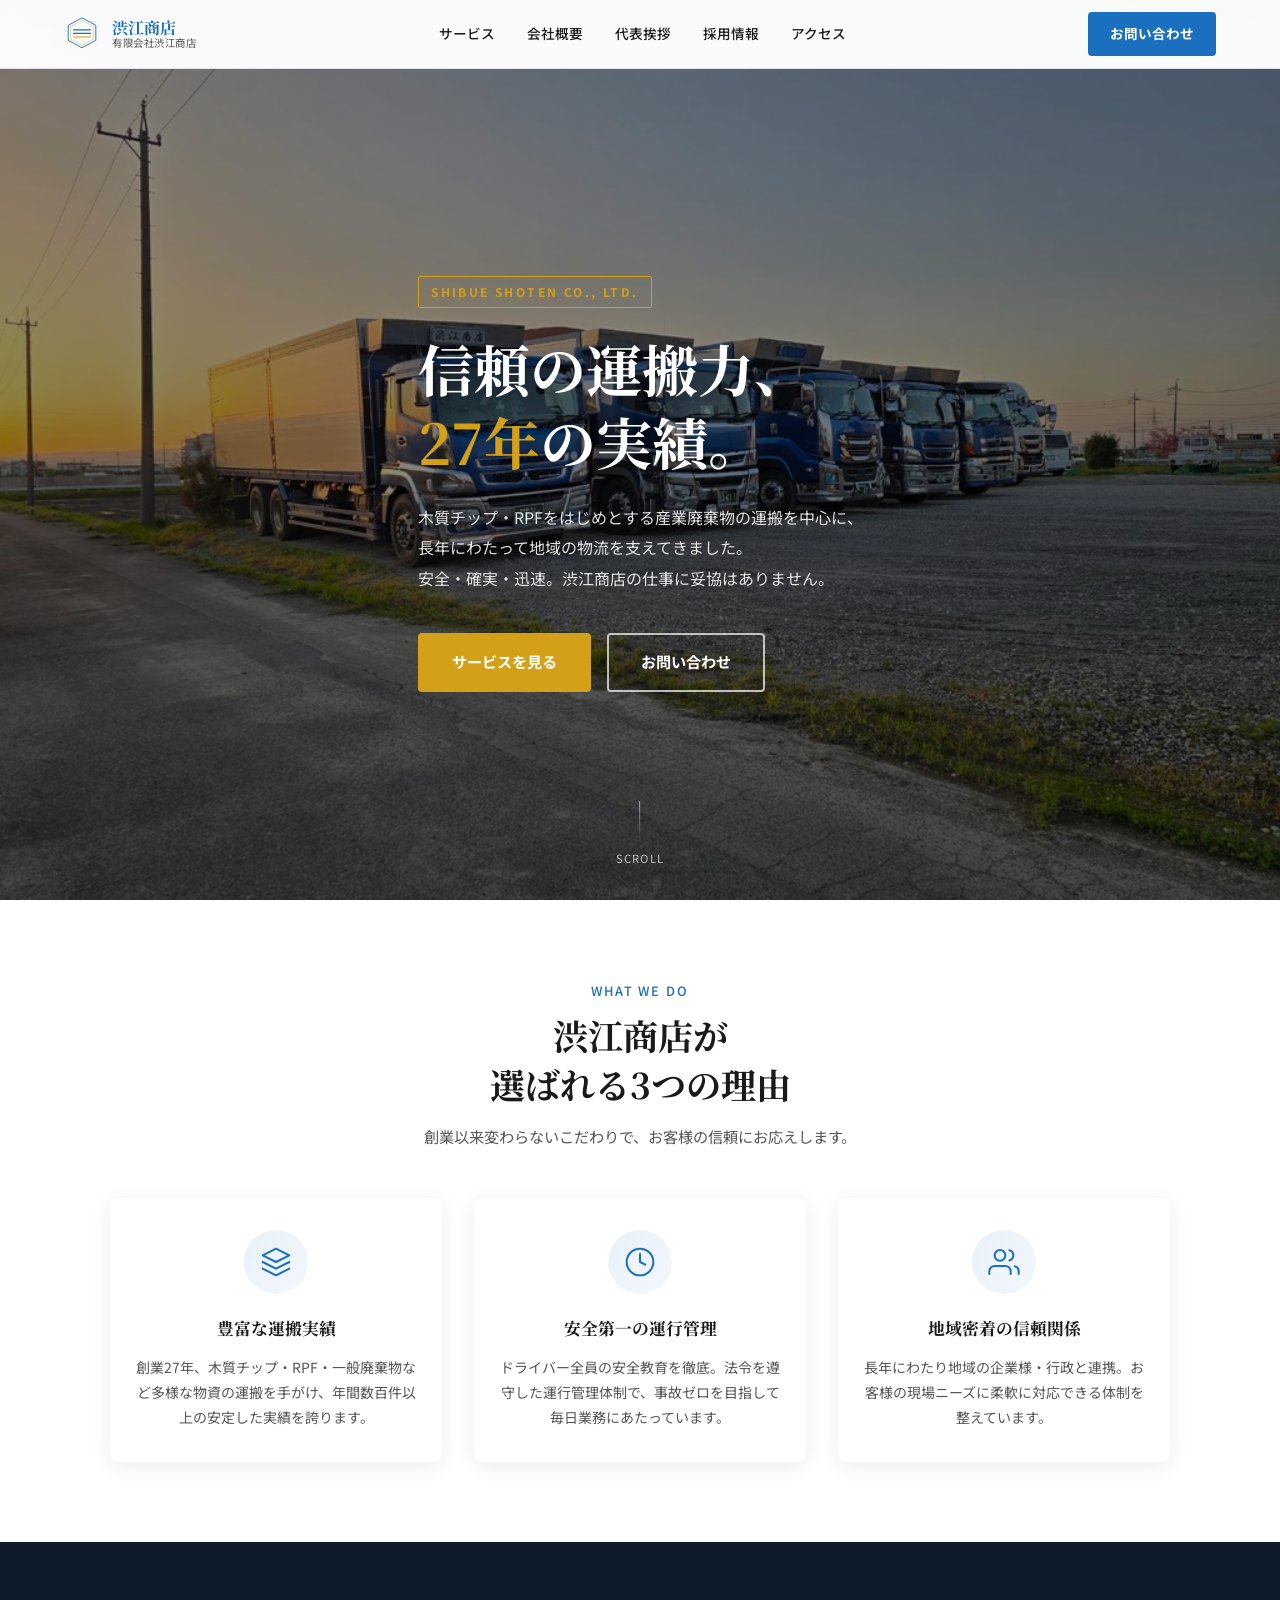
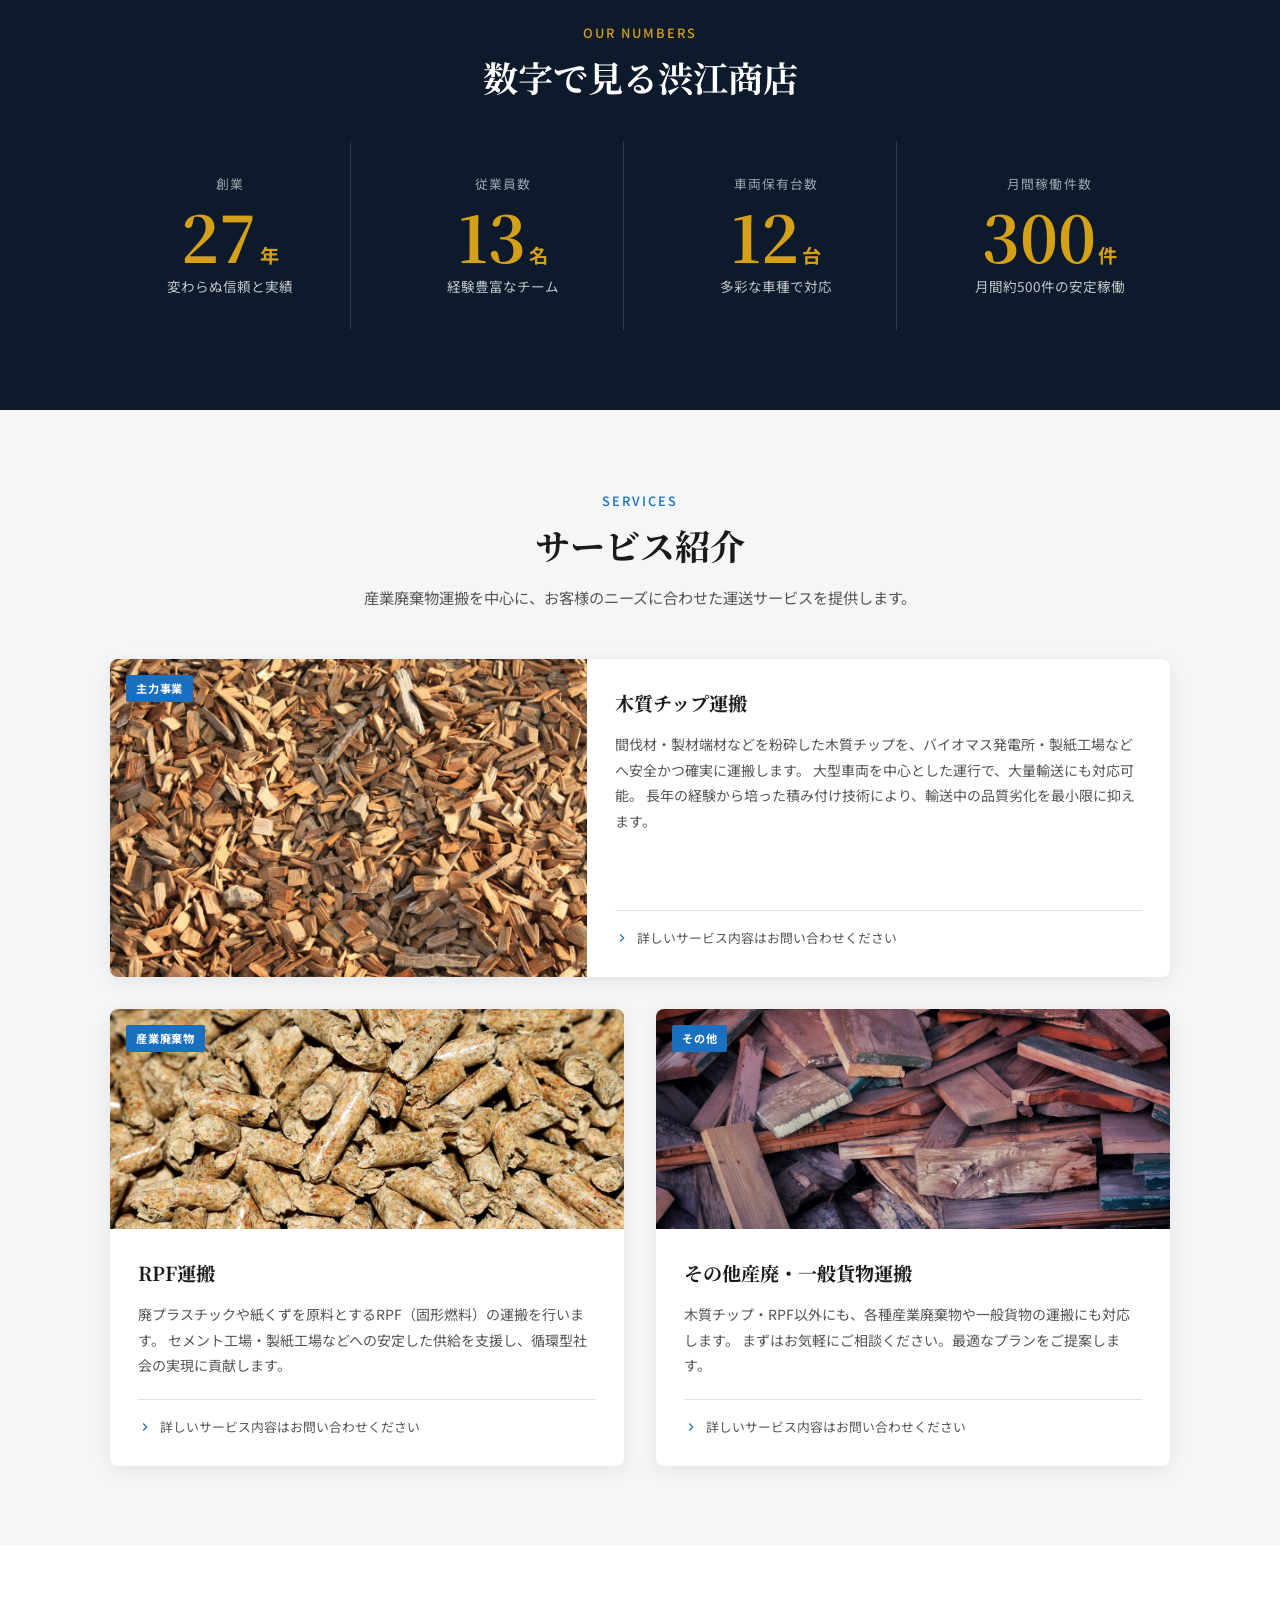
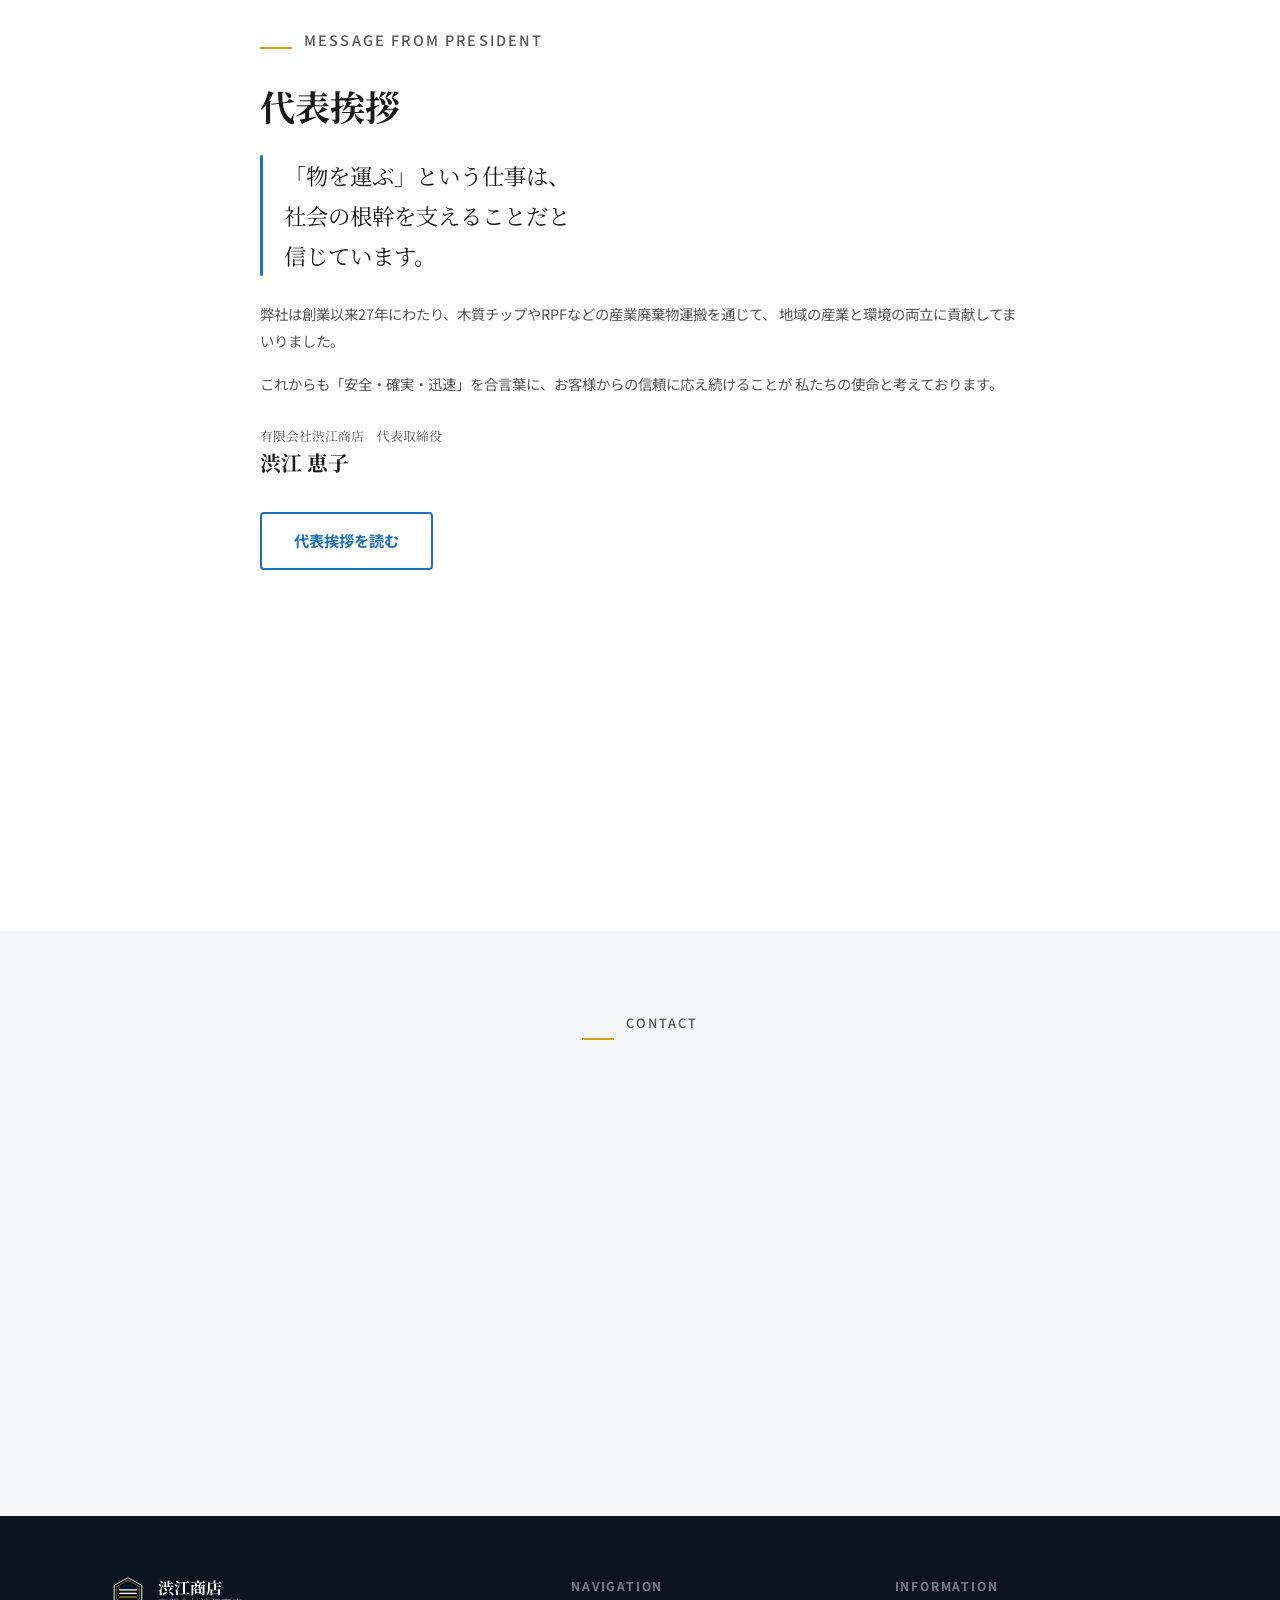
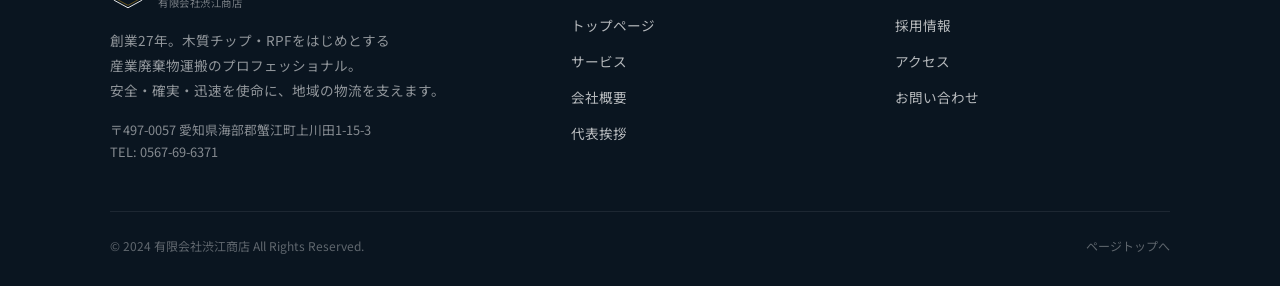
==== commit 73cda0ff: "Google Search Console認証タグ追加" ====
--- a/index.html
+++ b/index.html
@@ -2,6 +2,7 @@
 <html lang="ja">
 <head>
   <meta charset="UTF-8">
+  <meta name="google-site-verification" content="BLk--PZ24DdsqaPjQL0l3wmoyHDwbInh8D880oLCnGQ" />
   <meta name="viewport" content="width=device-width, initial-scale=1.0">
   <meta name="description" content="有限会社渋江商店｜創業27年。木質チップ・RPF等の産業廃棄物運搬を中心に、信頼と実績で地域の物流を支えます。">
   <title>有限会社渋江商店｜信頼の運搬力、27年の実績。</title>
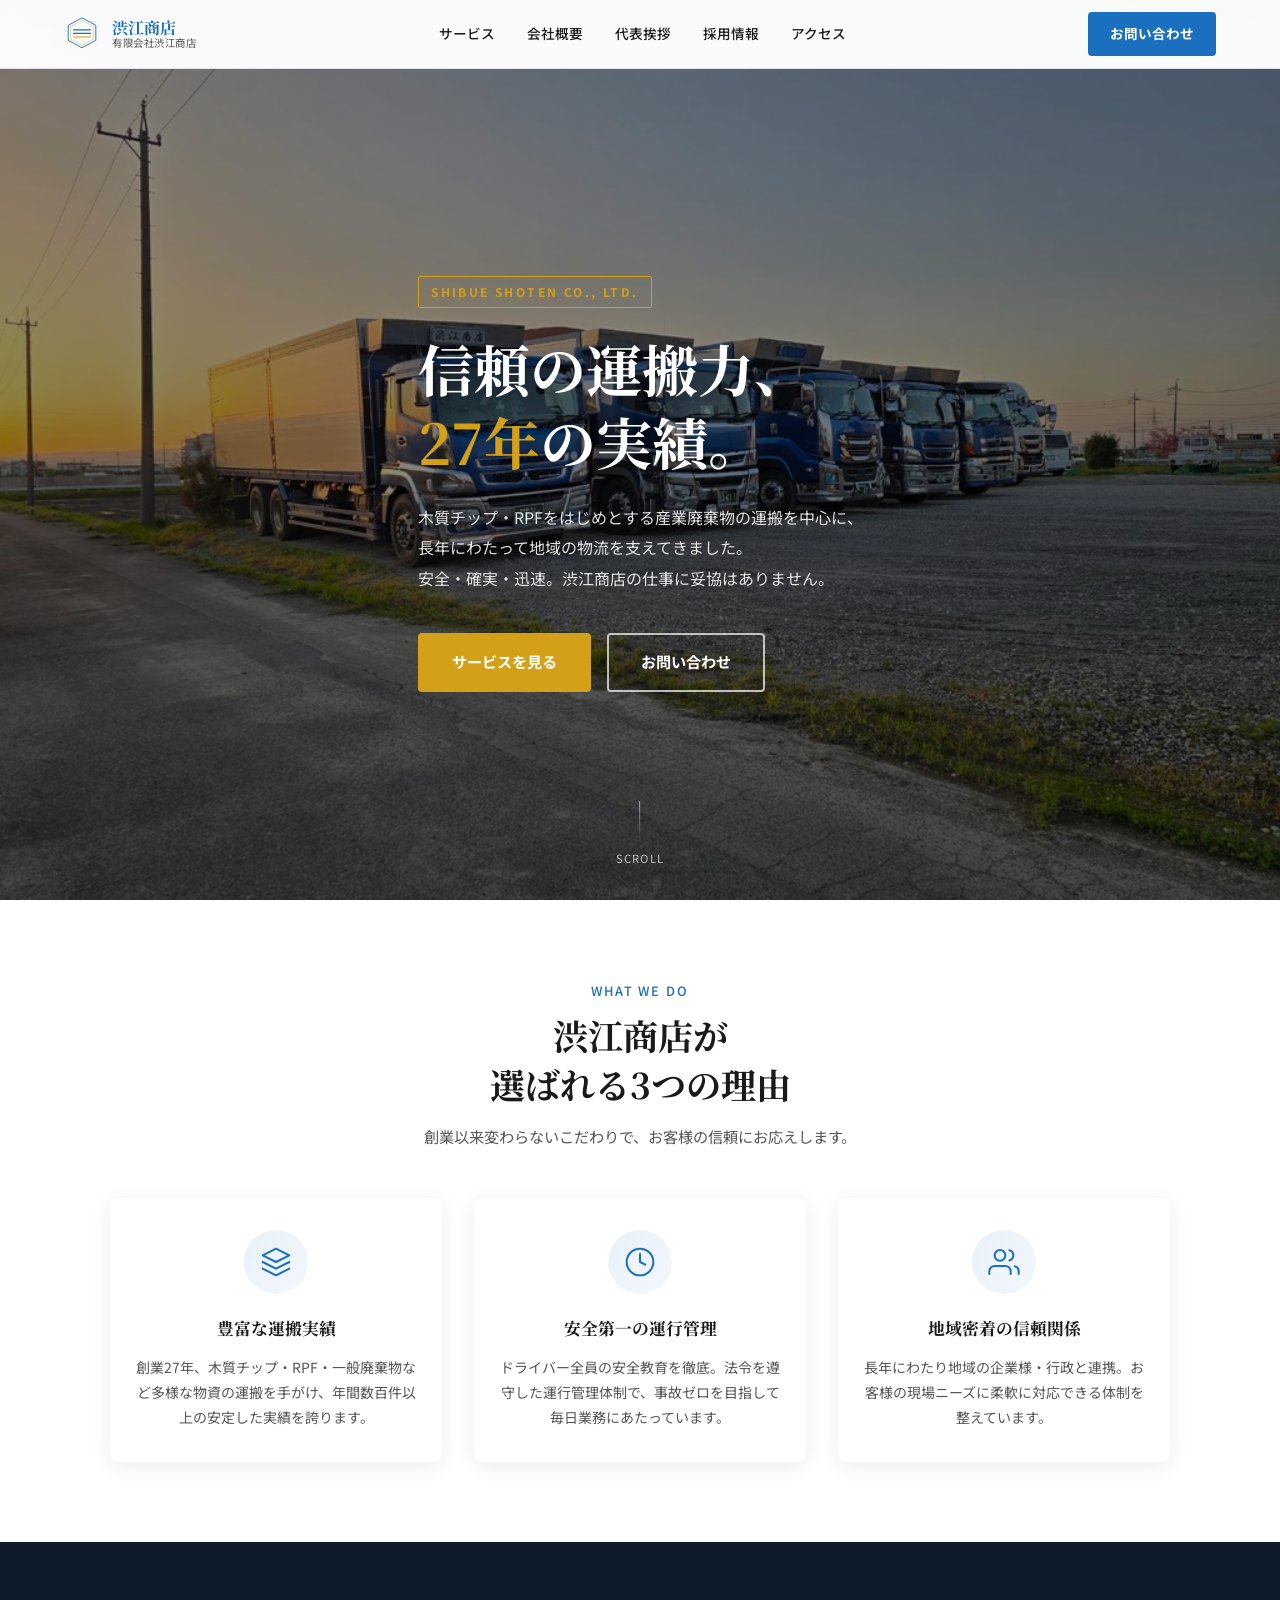
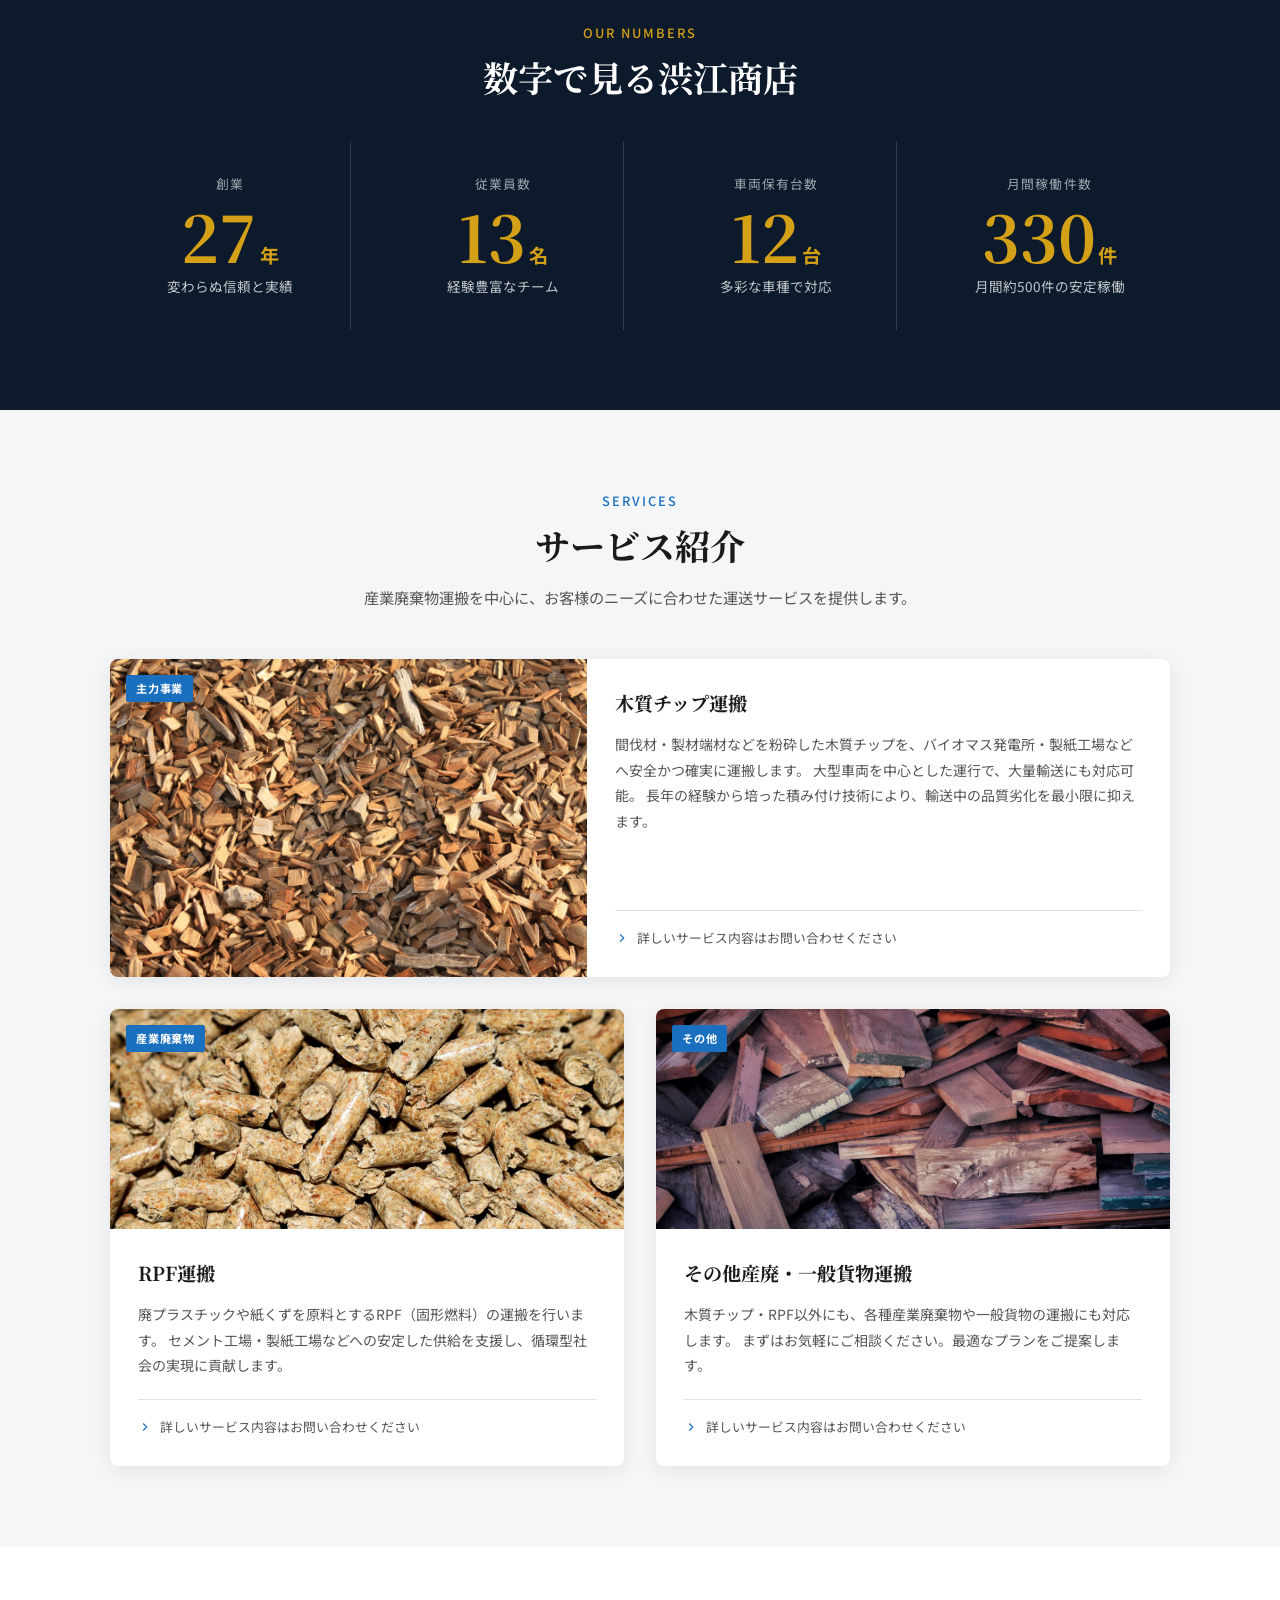
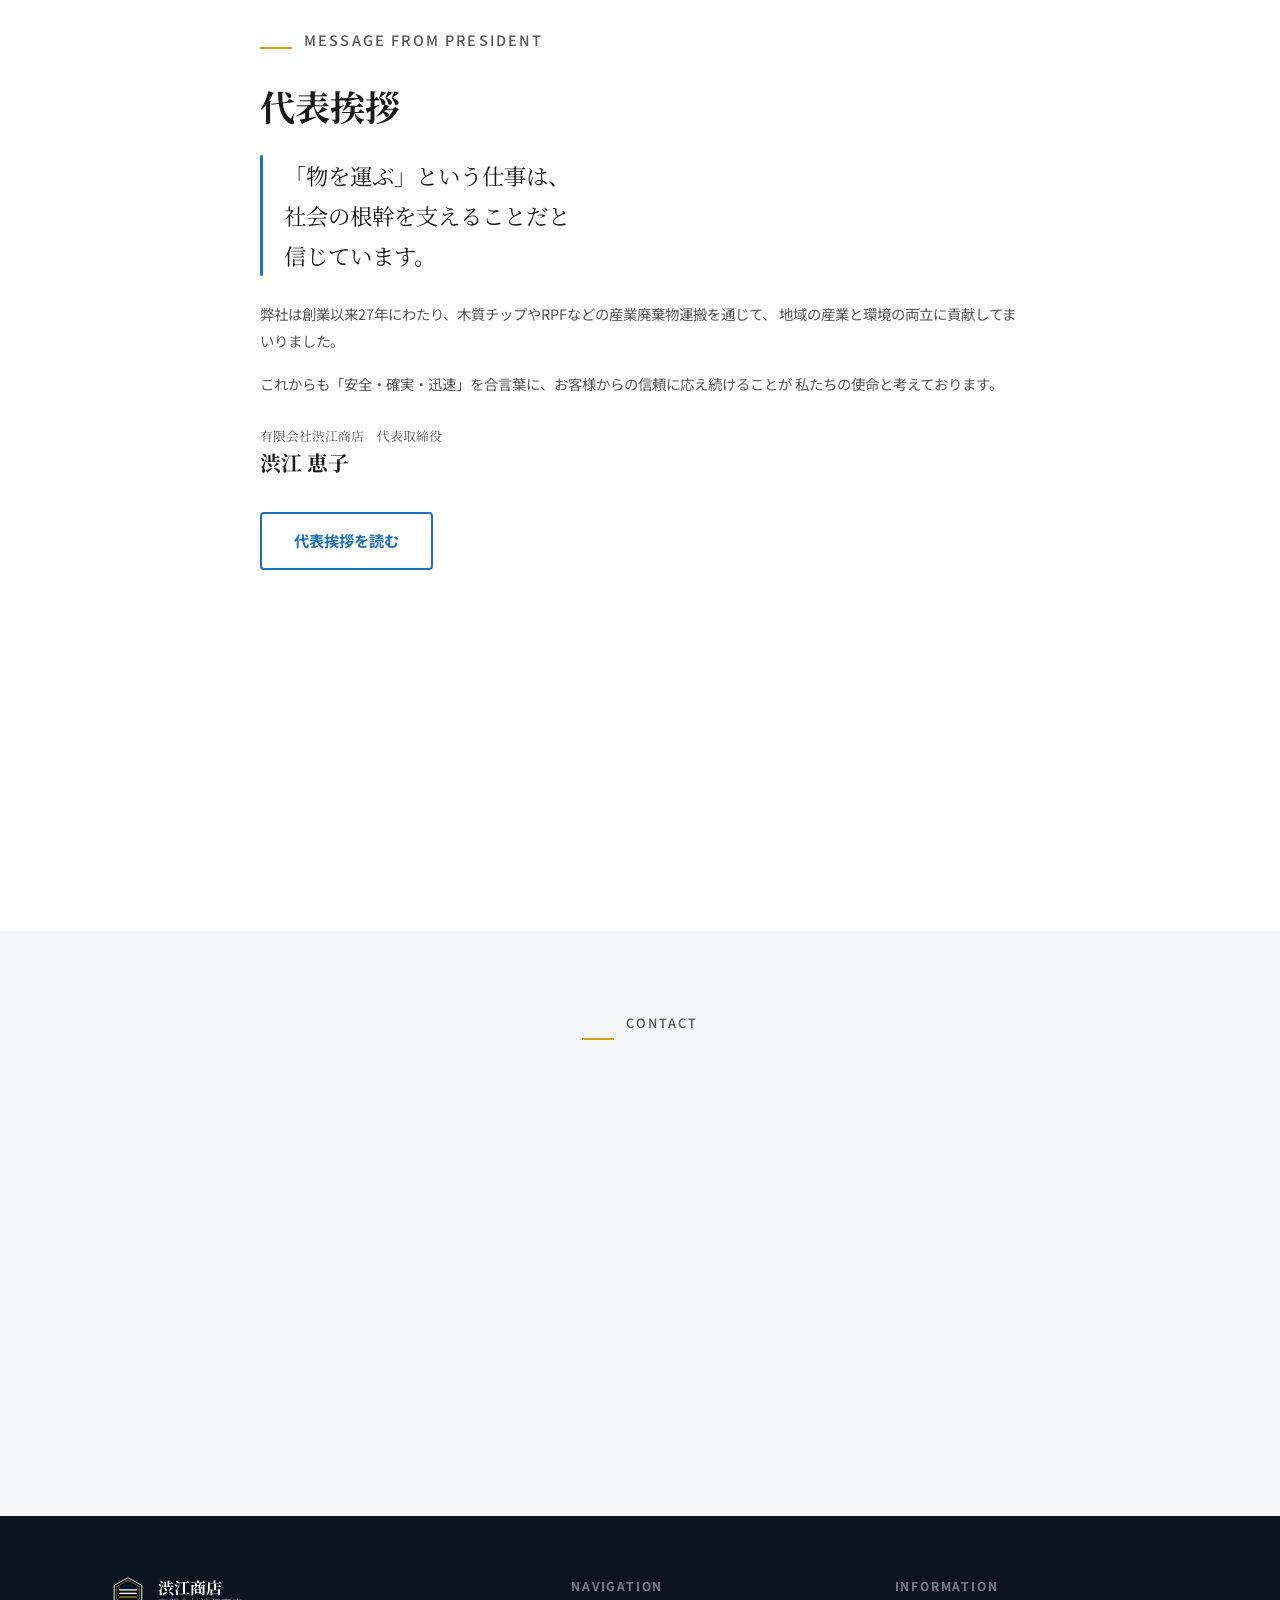
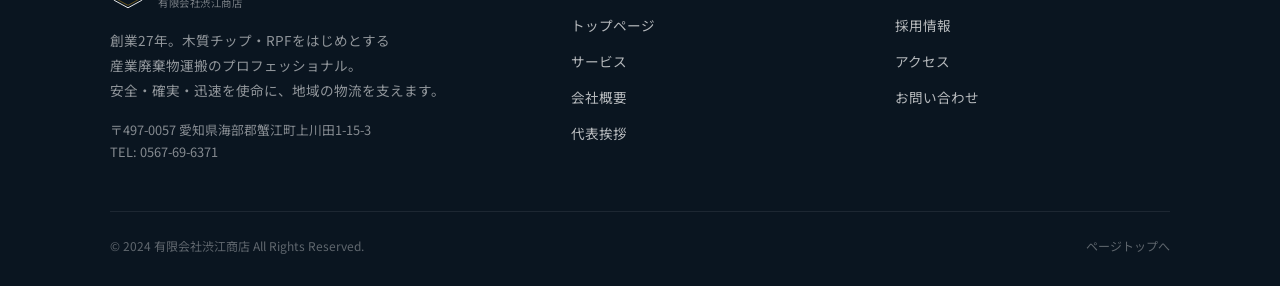
==== commit f1325cb3: "ファビコン設定" ====
--- a/index.html
+++ b/index.html
@@ -2,6 +2,11 @@
 <html lang="ja">
 <head>
   <meta charset="UTF-8">
+  <link rel="icon" type="image/png" href="/shibue320/favicon-96x96.png" sizes="96x96" />
+  <link rel="icon" type="image/svg+xml" href="/shibue320/favicon.svg" />
+  <link rel="shortcut icon" href="/shibue320/favicon.ico" />
+  <link rel="apple-touch-icon" sizes="180x180" href="/shibue320/apple-touch-icon.png" />
+  <link rel="manifest" href="/shibue320/site.webmanifest" />
   <meta name="google-site-verification" content="BLk--PZ24DdsqaPjQL0l3wmoyHDwbInh8D880oLCnGQ" />
   <meta name="viewport" content="width=device-width, initial-scale=1.0">
   <meta name="description" content="有限会社渋江商店｜創業27年。木質チップ・RPF等の産業廃棄物運搬を中心に、信頼と実績で地域の物流を支えます。">
